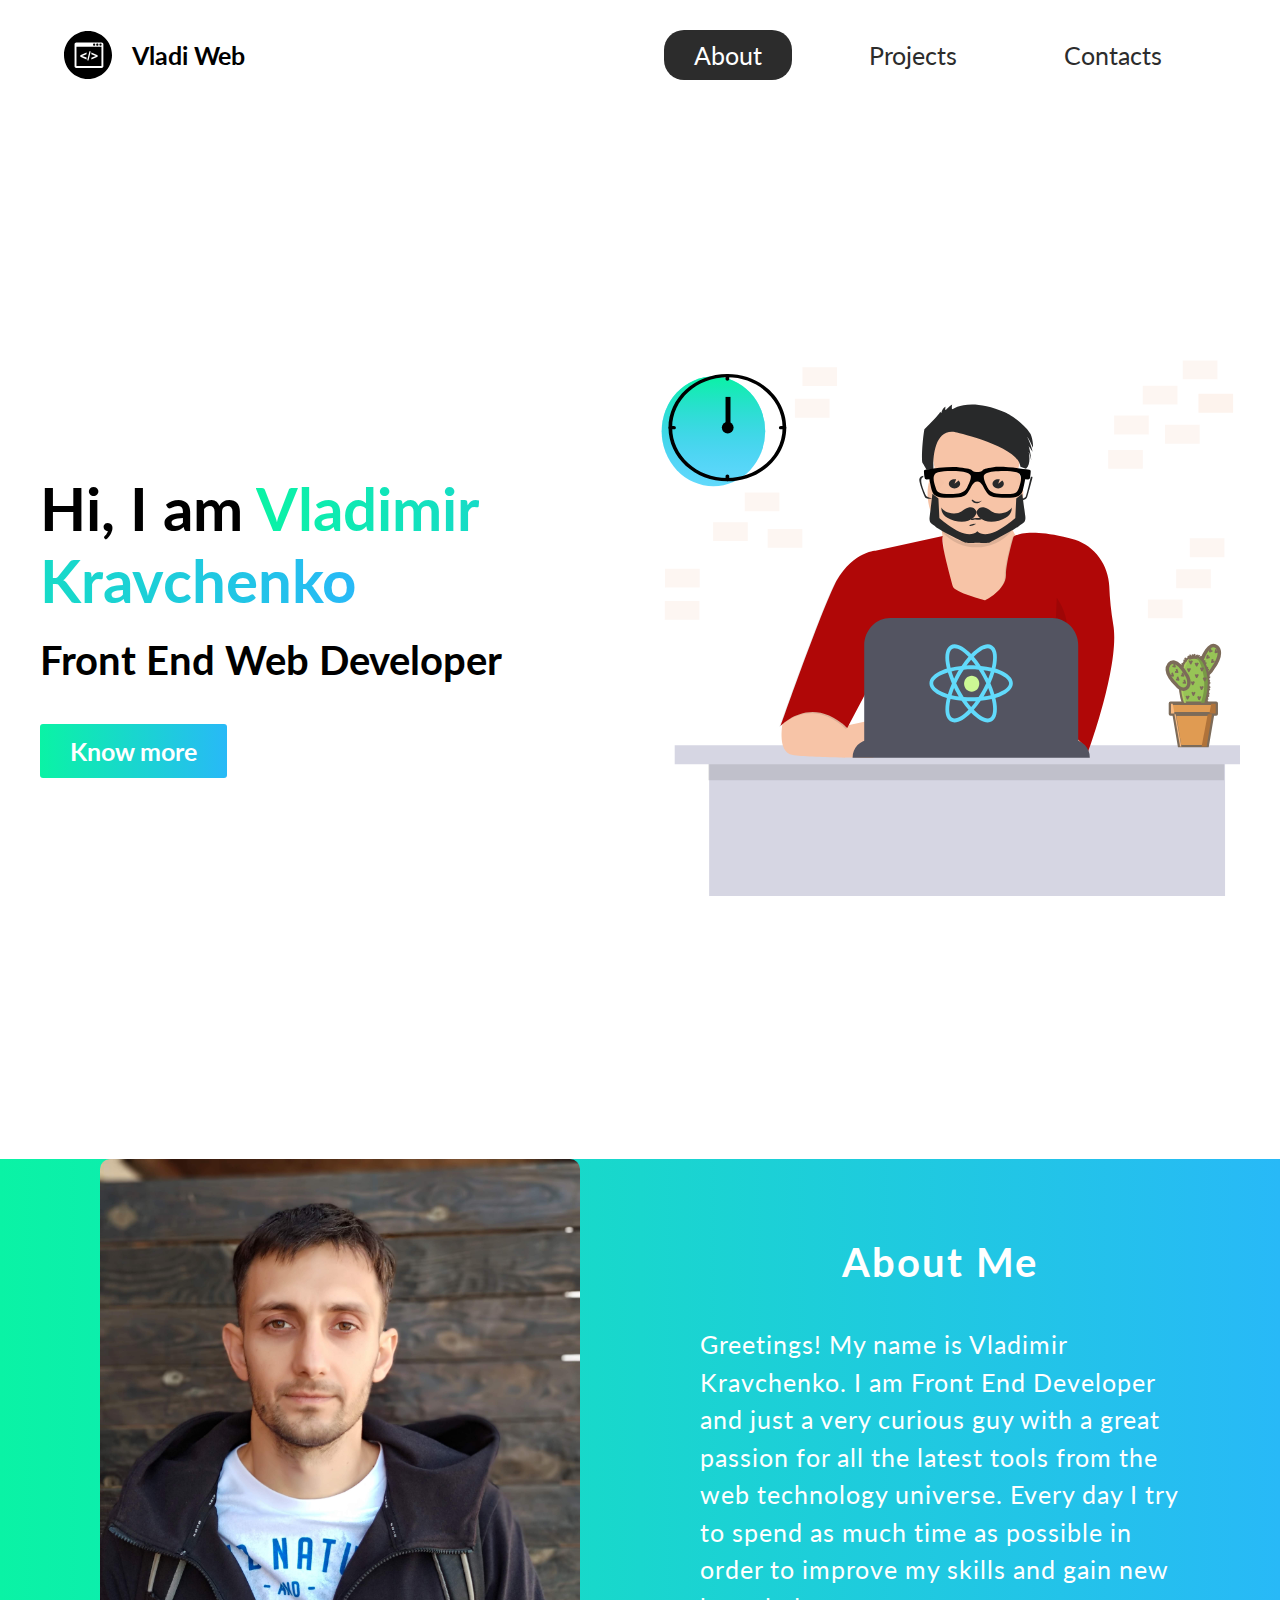
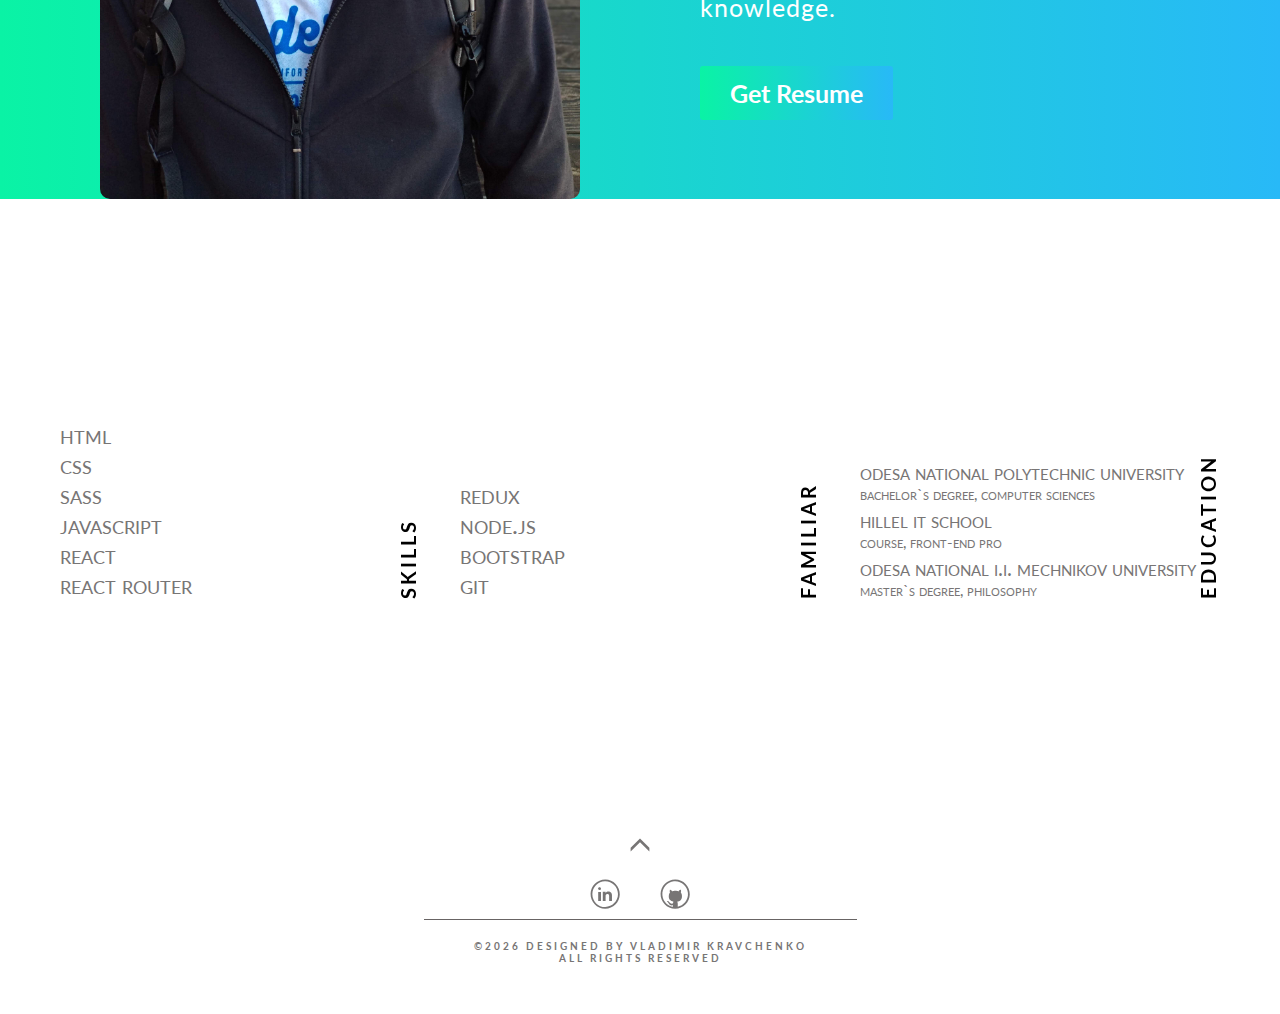
==== index.html @ 3a1b3615 "initial settings" ====
<!DOCTYPE html>
<html lang="en">

<head>
    <meta charset="UTF-8">
    <meta name="viewport" content="width=device-width, initial-scale=1.0">
    <meta name="description" content="Professional front-end developer">
    <meta name="robots" content="index, follow">
    <meta name="keywords" content="HTML, CSS, SASS, JavaScript, React.js, Redux, web, front-end">
    <meta name="author" content="Vladi Kravchenko">

    <!-- Fonts -->
    <link rel="stylesheet" href="https://fonts.googleapis.com/css2?family=Lato:wght@100;300;400;700;900&display=swap">

    <link rel="icon" href="./icons/code.svg">
    <link rel="stylesheet" href="./css/main.css">

    <title>Vladi Kravchenko | Front-End Developer</title>
</head>

<body>
    <header class="main-head">
        <nav class="nav-bar">

            <div class="logo">
                <img src="./icons/logo.svg" alt="main-head-logo">
                <h1>Vladi Web</h1>
            </div>

            <ul class="nav-links">
                <li><a class="active" href="#">About</a></li>
                <li><a href="./pages/projects/index.html">Projects</a></li>
                <li><a href="./pages/contacts/index.html">Contacts</a></li>
            </ul>

            <div class="burger">
                <span class="line1"></span>
                <span class="line2"></span>
                <span class="line3"></span>
            </div>
        </nav>
    </header>
    <main>
        <section class="section-intro">
            <div class="container">
                <div class="intro">
                    <div class="intro-text">
                        <h2>Hi, I am <span id="my-name">Vladimir Kravchenko</span></h2>
                        <h3>Front End Web Developer</h3>

                        <a class="btn-link" href="#section-hero-anchor">Know more</a>

                    </div>
                    <div class="intro-image">
                        <svg width="968" height="887" viewBox="0 0 968 887" fill="none"
                            xmlns="http://www.w3.org/2000/svg">
                            <g id="programmer-svg" clip-path="url(#clip0)">
                                <g id="bricks">
                                    <path id="Vector" opacity="0.2" d="M942.871 306H887V336.431H942.871V306Z"
                                        fill="#F5D2BD" />
                                    <path id="Vector_2" opacity="0.2" d="M920.87 356H865V386.431H920.87V356Z"
                                        fill="#F5D2BD" />
                                    <path id="Vector_3" opacity="0.2"
                                        d="M867.068 59.7344H811.197V90.1652H867.068V59.7344Z" fill="#F5D2BD" />
                                    <path id="Vector_4" opacity="0.2"
                                        d="M811.197 163.424H755.327V193.855H811.197V163.424Z" fill="#F5D2BD" />
                                    <path id="Vector_5" opacity="0.2" d="M820.87 108H765V138.431H820.87V108Z"
                                        fill="#F5D2BD" />
                                    <path id="Vector_6" opacity="0.2" d="M956.871 73H901V103.431H956.871V73Z"
                                        fill="#F7C4A7" />
                                    <path id="Vector_7" opacity="0.2" d="M902.87 123H847V153.431H902.87V123Z"
                                        fill="#F5D2BD" />
                                    <path id="Vector_8" opacity="0.2"
                                        d="M931.534 19.1601H875.663V49.5908H931.534V19.1601Z" fill="#F5D2BD" />
                                    <path id="Vector_9" opacity="0.2"
                                        d="M875.266 404.616H819.395V435.047H875.266V404.616Z" fill="#F5D2BD" />
                                    <path id="Vector_10" opacity="0.2"
                                        d="M96.3014 355.025H40.4309V385.456H96.3014V355.025Z" fill="#F5D2BD" />
                                    <path id="Vector_11" opacity="0.2" d="M305.871 81H250V111.431H305.871V81Z"
                                        fill="#F5D2BD" />
                                    <path id="Vector_12" opacity="0.2" d="M95.8705 407H40V437.431H95.8705V407Z"
                                        fill="#F5D2BD" />
                                    <path id="Vector_13" opacity="0.2" d="M317.871 30H262V60.4307H317.871V30Z"
                                        fill="#F5D2BD" />
                                    <path id="Vector_14" opacity="0.2" d="M224.871 232H169V262.431H224.871V232Z"
                                        fill="#F5D2BD" />
                                    <path id="Vector_15" opacity="0.2" d="M173.871 280H118V310.431H173.871V280Z"
                                        fill="#F5D2BD" />
                                    <path id="Vector_16" opacity="0.2" d="M261.871 291H206V321.431H261.871V291Z"
                                        fill="#F5D2BD" />
                                </g>
                                <g id="table">
                                    <path id="Vector_17" d="M943.899 648.685H111.524V883.114H943.899V648.685Z"
                                        fill="#D6D6E3" />
                                    <path id="Vector_18" opacity="0.1" d="M942.4 665.922H110.026V696.353H942.4V665.922Z"
                                        fill="black" />
                                    <path id="Vector_19" d="M1000.03 640H56V670.431H1000.03V640Z" fill="#D6D6E3" />
                                </g>
                                <g id="person-body">
                                    <path id="Vector_20"
                                        d="M482.442 262.933C482.442 262.933 501.782 368.956 482.442 397.55C463.102 426.143 541.536 437.459 541.536 437.459L622.72 406.487L634.077 330.241C634.077 330.241 584.653 301.05 594.892 242.082L482.442 262.933Z"
                                        fill="#F7C4A7" />
                                    <path id="Vector_21"
                                        d="M722.062 620.325C722.062 620.325 727.177 643.554 699.349 647.724C682.918 650.26 666.208 650.05 649.839 647.104L643.704 588.756H708.438L722.062 620.325Z"
                                        fill="#F7C4A7" />
                                    <path id="Vector_22"
                                        d="M231.085 598.693C231.085 598.693 218.794 651.09 246.622 655.824C274.449 660.558 376.628 660.591 376.628 660.591V598.603L330.363 608.972L286.934 565.287L231.085 598.693Z"
                                        fill="#F7C4A7" />
                                    <path id="Vector_23" opacity="0.1"
                                        d="M486.603 303.947L377.86 328.066C377.86 328.066 336.408 329.858 309.719 387.631C283.03 445.405 225.108 610.407 225.108 610.407C225.108 610.407 274.532 557.987 332.433 613.98L371.048 540.721L362.528 656.876H661.736V602.067C661.736 602.067 724.193 637.209 719.659 656.865C719.659 656.865 773.112 512.397 761.561 446.746C758.085 426.45 755.952 405.926 755.179 385.321C754.497 368.351 748.825 352.018 738.941 338.564C729.057 325.11 715.445 315.195 699.975 310.18C694.345 308.365 688.156 306.663 681.28 305.142C617.115 290.85 600.697 305.142 600.697 305.142C600.697 305.142 588.266 347.564 588.492 366.792C588.771 391.509 554.991 407.896 554.991 407.896C554.991 407.896 505.019 395.386 502.752 385.265C500.485 375.144 482.606 315.86 486.603 303.947Z"
                                        fill="black" />
                                    <path id="Vector_24"
                                        d="M488.506 302.209L379.763 326.329C379.763 326.329 338.311 328.121 311.622 385.894C284.933 443.667 227 608.692 227 608.692C227 608.692 276.424 556.272 334.325 612.265L372.94 539.006L364.42 655.127H663.639V600.329C663.639 600.329 726.096 635.471 721.562 655.127C721.562 655.127 775.015 510.66 763.465 445.008C759.988 424.713 757.855 404.188 757.082 383.583C756.4 366.613 750.728 350.28 740.844 336.826C730.96 323.372 717.348 313.457 701.878 308.442C696.248 306.627 690.059 304.926 683.183 303.404C619.018 289.113 602.6 303.404 602.6 303.404C602.6 303.404 590.169 345.827 590.395 365.054C590.674 389.771 556.894 406.159 556.894 406.159C556.894 406.159 506.922 393.648 504.655 383.527C502.388 373.406 484.509 314.122 488.506 302.209Z"
                                        fill="#B00707" />
                                    <path id="Vector_25" opacity="0.1"
                                        d="M599.22 295.049C594.652 281.483 593.628 266.883 596.254 252.762L483.804 273.601C483.804 273.601 485.427 282.516 487.264 295.872C494.529 303.781 503.253 310.056 512.903 314.318C522.553 318.579 532.929 320.737 543.399 320.66C553.87 320.583 564.216 318.273 573.808 313.87C583.4 309.467 592.039 303.064 599.198 295.049H599.22Z"
                                        fill="black" />
                                    <path id="Vector_26"
                                        d="M618.398 234.289C618.31 255.544 610.262 275.911 595.99 290.999C581.718 306.087 562.365 314.687 542.104 314.944C521.843 315.201 502.297 307.096 487.681 292.375C473.064 277.654 464.549 257.497 463.97 236.25C463.97 235.596 463.97 234.943 463.97 234.289C463.967 219.121 468.022 204.256 475.675 191.387C483.328 178.517 494.271 168.159 507.259 161.492C509.573 160.305 511.951 159.238 514.393 158.291C527.097 153.392 540.8 152.056 554.147 154.414C571.253 157.469 586.878 166.484 598.499 180.001C610.12 193.518 617.059 210.75 618.194 228.913C618.33 230.694 618.398 232.486 618.398 234.289Z"
                                        fill="#F7C4A7" />
                                    <g id="Group" opacity="0.1">
                                        <path id="Vector_27" opacity="0.1"
                                            d="M514.275 160.196L514.383 160.128C511.94 161.075 509.562 162.142 507.248 163.329C494.26 169.996 483.317 180.354 475.664 193.224C468.011 206.093 463.956 220.958 463.959 236.126C463.959 236.78 463.959 237.434 463.959 238.087C466.36 238.019 468.721 237.424 470.89 236.34C489.714 227.121 500.974 198.922 505.443 179.255C507.055 172.21 508.57 164.276 514.275 160.196Z"
                                            fill="black" />
                                        <path id="Vector_28" opacity="0.1"
                                            d="M573.38 162.461C567.267 159.516 560.812 157.428 554.18 156.251C559.619 157.564 564.476 160.765 567.965 165.335C569.674 167.774 571.092 170.424 572.187 173.225C561.91 168.511 550.779 166.196 539.565 166.439C528.35 166.682 517.32 169.478 507.238 174.634C512.083 185.78 527.115 191.855 537.15 195.924C548.138 200.372 559.24 204.441 570.457 208.13L560.53 199.677L582.953 203.419C583.194 198.738 582.664 194.048 581.384 189.556C585.682 193.185 591.377 194.402 596.04 197.445C604.775 203.227 608.417 214.351 613.177 223.988C614.434 226.535 615.917 229.138 618.184 230.75C617.267 216.191 612.621 202.161 604.735 190.142C596.849 178.123 586.016 168.559 573.38 162.461Z"
                                            fill="black" />
                                    </g>
                                    <path id="Vector_29"
                                        d="M543.126 234.847C581.993 234.847 613.502 208.103 613.502 175.113C613.502 142.122 581.993 115.378 543.126 115.378C504.259 115.378 472.751 142.122 472.751 175.113C472.751 208.103 504.259 234.847 543.126 234.847Z"
                                        fill="#F7C4A7" />
                                    <g id="g4723">
                                        <path id="path188"
                                            d="M457.053 205.075C457.053 205.075 449.43 205.726 450.744 213.767C452.058 221.808 458.701 238.107 459.98 240.278C461.261 242.449 469.048 242.498 472.182 242.014C472.182 242.014 462.565 239.844 461.387 237.022C460.209 234.19 448.115 208.765 457.053 207.462V205.075Z"
                                            fill="#28292A" />
                                        <path id="path190"
                                            d="M630.445 207.028C630.445 207.028 623.872 236.262 622.294 238.916C620.718 241.58 613.761 242.261 613.761 242.261V245.714C613.761 245.714 623.215 244.511 624.661 239.518C626.107 234.516 633.863 207.245 633.206 207.028C632.549 206.811 631.76 206.702 630.445 207.028Z"
                                            fill="#28292A" />
                                        <path id="path192"
                                            d="M535.534 244.007C534.35 244.659 535.512 246.523 538.162 248.359C540.529 249.986 546.707 250.963 551.834 244.984C551.834 244.984 545.131 248.812 540.923 246.514C536.717 244.224 537.111 243.139 535.534 244.007Z"
                                            fill="#28292A" />
                                        <path id="path194"
                                            d="M534.481 274.721C536.508 273.301 548.548 272.876 550.651 273.745C552.754 274.613 550.782 275.915 547.496 276.024C544.21 276.132 541.054 274.939 538.557 276.024C536.059 277.119 531.853 276.576 534.481 274.721Z"
                                            fill="#28292A" />
                                        <path id="path196"
                                            d="M531.722 284.943C532.346 283.907 539.872 282.22 541.449 282.437C543.026 282.654 538.689 284.509 536.586 285.486C534.481 286.463 530.539 286.897 531.722 284.943Z"
                                            fill="#28292A" />
                                        <g id="moustache">
                                            <path id="path198"
                                                d="M542.973 264.076C542.913 261.55 547.293 254.278 555.706 256.301C564.119 258.314 567.8 266.246 579.762 266.029C591.726 265.812 598.693 259.064 599.482 256.301C599.482 256.301 603.03 271.031 578.973 277.543C554.918 284.065 543.122 270.38 542.973 264.076Z"
                                                fill="#28292A" />
                                            <path id="path200"
                                                d="M542.971 264.076C543.031 261.55 538.652 254.278 530.238 256.301C521.824 258.314 518.144 266.246 506.181 266.029C494.219 265.812 487.251 259.064 486.463 256.301C486.463 256.301 482.914 271.031 506.97 277.543C531.027 284.065 542.823 270.38 542.971 264.076Z"
                                                fill="#28292A" />
                                        </g>
                                        <path id="path202"
                                            d="M616.691 234.338L607 241.669L605.473 273.301C605.473 273.301 562.98 312.924 544.227 294.494C525.473 312.924 482.98 273.301 482.98 273.301L481.453 241.669L471.763 234.338C471.763 234.338 468.957 259.399 467.352 270.884C465.746 282.378 470.978 282.289 477.306 287.647C483.633 293.004 521.522 311.543 524.337 312.855C527.151 314.177 544.227 313.151 544.227 313.151C544.227 313.151 561.302 314.177 564.117 312.855C566.931 311.543 605.241 291.662 611.568 286.315C617.895 280.957 623.128 281.036 621.522 269.552C619.916 258.057 616.691 234.338 616.691 234.338Z"
                                            fill="#28292A" />
                                        <path id="path204"
                                            d="M513.968 212.918L507.388 218.108L510.062 210.945C509.21 210.728 508.324 210.58 507.388 210.58C502.354 210.58 498.273 213.944 498.273 218.108C498.273 222.272 502.354 225.646 507.388 225.646C512.421 225.646 516.501 222.272 516.501 218.108C516.501 216.095 515.528 214.27 513.968 212.918Z"
                                            fill="#28292A" />
                                        <path id="path206"
                                            d="M584.428 212.918L577.849 218.108L580.522 210.945C579.67 210.728 578.785 210.58 577.849 210.58C572.815 210.58 568.734 213.944 568.734 218.108C568.734 222.272 572.815 225.646 577.849 225.646C582.883 225.646 586.962 222.272 586.962 218.108C586.962 216.095 585.989 214.27 584.428 212.918Z"
                                            fill="#28292A" />
                                        <path id="path208"
                                            d="M630.152 137.596C614.902 115.209 589.663 103.034 589.663 103.034C531.295 77.3907 504.479 97.607 504.479 97.607C501.849 98.2582 503.69 90 503.69 90C498.957 92.3877 493.173 99.1264 493.173 99.1264C491.859 99.5606 492.911 93.9071 492.911 93.9071C492.911 93.9071 490.544 94.7753 488.441 97.8241C486.338 100.863 486.075 104.336 486.075 104.336L484.497 101.948C483.446 105.865 458.731 130.423 458.731 130.423C455.314 149.978 453.736 181.708 455.839 184.757C457.942 187.796 462.306 195.59 462.306 195.59L473.542 194.752C473.184 193.183 469.336 128.686 507.896 134.478C507.896 134.478 611.308 157.368 613.762 190.697L622.733 193.953C631.077 186.691 627.747 169.296 627.097 166.297C627.095 166.228 627.094 166.159 627.09 166.09C629.162 171.339 631.203 180.189 631.203 180.189C630.677 169.326 626.996 157.151 626.996 157.151C630.939 162.587 633.306 166.494 633.306 166.494C631.466 155.414 624.367 141.937 624.367 141.937C628.836 147.59 633.831 159.973 633.831 159.973C635.147 148.893 630.152 137.596 630.152 137.596Z"
                                            fill="#28292A" />
                                        <path id="glasses"
                                            d="M612.027 222.558C609.809 229.247 609.191 234.249 594.282 234.644C579.375 235.039 566.151 235.147 560.644 224.117C555.136 213.076 554.831 210.166 554.611 206.495C554.386 202.716 560.332 199.224 570.36 198.276C580.39 197.319 596.86 196.757 607.631 199.451C618.402 202.154 614.246 215.858 612.027 222.558ZM527.769 224.117C522.261 235.147 509.038 235.039 494.13 234.644C479.221 234.249 478.604 229.247 476.385 222.558C474.166 215.858 470.01 202.154 480.781 199.451C491.552 196.757 508.022 197.319 518.052 198.276C528.08 199.224 534.028 202.716 533.801 206.495C533.581 210.166 533.276 213.076 527.769 224.117ZM628.19 195.563C610.186 192.593 582.419 189.387 570.072 191.242C557.219 193.176 554.011 194.281 552.573 196.51C551.134 198.73 546.428 198.839 544.207 198.928C541.984 198.839 537.278 198.73 535.84 196.51C534.401 194.281 528.601 193.067 515.647 191.676C500.82 190.087 478.227 192.593 460.222 195.563C458.956 195.77 458.054 196.698 458.08 197.763C458.139 200.171 458.396 204.621 459.428 209.208C459.675 210.314 460.869 211.093 462.225 211.034L467.003 210.797C467.003 210.797 468.619 220.92 471.005 229.267C473.605 238.354 480.93 240.712 498.229 240.554C515.528 240.396 523.264 240.278 528.988 232.177C534.713 224.077 536.753 214.497 544.207 214.467C551.274 214.388 553.699 224.077 559.424 232.177C565.148 240.278 572.884 240.396 590.184 240.554C607.482 240.712 614.807 238.354 617.407 229.267C619.793 220.92 621.409 210.797 621.409 210.797L626.186 211.034C627.543 211.093 628.738 210.314 628.985 209.208C630.016 204.621 630.274 200.171 630.332 197.763C630.359 196.698 629.456 195.77 628.19 195.563Z"
                                            fill="black" />
                                    </g>
                                </g>
                                <g id="computure">
                                    <path id="Vector_30" opacity="0.1"
                                        d="M396.367 444.885C396.367 444.885 379.337 492.537 403.179 535.422C427.021 578.307 382.174 596.182 382.174 596.182"
                                        fill="black" />
                                    <path id="Vector_31" opacity="0.1"
                                        d="M672.335 402C672.335 402 701.861 441.312 682.553 476.454C663.246 511.596 664.385 596.182 664.385 596.182"
                                        fill="black" />
                                    <path id="Vector_32"
                                        d="M370.248 631.324H698.455C705.684 631.324 712.617 634.336 717.729 639.699C722.841 645.061 725.713 652.334 725.713 659.917H343C343 652.336 345.87 645.065 350.98 639.703C356.09 634.341 363.02 631.327 370.248 631.324Z"
                                        fill="#535461" />
                                    <path id="Vector_33"
                                        d="M403.641 434.753H665.072C670.575 434.753 676.024 435.889 681.108 438.098C686.192 440.307 690.811 443.545 694.702 447.627C698.593 451.708 701.68 456.554 703.785 461.887C705.891 467.22 706.975 472.936 706.975 478.708V637.872H361.738V478.708C361.738 467.05 366.153 455.87 374.011 447.627C381.87 439.384 392.528 434.753 403.641 434.753Z"
                                        fill="#535461" />
                                </g>
                                <g id="cactus_flower_plant_nature_flower_pot_planter_garden_icon_141181 1"
                                    clip-path="url(#clip1)">
                                    <g id="Capa 1">
                                        <g id="Group_2">
                                            <path id="Vector_34"
                                                d="M892.706 642.484H870.779L861.751 589.328H892.706H923.68L914.652 642.484H892.706Z"
                                                fill="#E09B52" stroke="#7C6B59" stroke-width="5.8951"
                                                stroke-miterlimit="10" stroke-linejoin="round" />
                                            <path id="Vector_35"
                                                d="M892.706 589.328H855.934V572.2H892.706H929.497V589.328H892.706Z"
                                                fill="#E09B52" stroke="#7C6B59" stroke-width="5.8951"
                                                stroke-miterlimit="10" stroke-linejoin="round" />
                                            <path id="Vector_36"
                                                d="M907.92 525.174C907.92 525.174 915.956 531.016 924.536 515.326C924.536 515.326 942.552 492.201 930.567 481.069C917.94 471.089 907.22 500.455 907.22 500.455C898.62 516.145 905.877 523.404 905.877 523.404L907.92 525.174Z"
                                                fill="#97C456" stroke="#7C6B59" stroke-width="5.6204"
                                                stroke-miterlimit="10" stroke-linejoin="round" />
                                            <path id="Vector_37"
                                                d="M922.882 590.014H915.878L906.091 641.798H914.166L922.882 590.014Z"
                                                fill="#B0733A" />
                                            <path id="Vector_38"
                                                d="M862.238 589.992H864.261L873.405 641.776H871.265L862.238 589.992Z"
                                                fill="#F7B980" />
                                            <path id="Vector_39"
                                                d="M928.777 572.819H921.578L918.679 588.709H928.777V572.819Z"
                                                fill="#B0733A" />
                                            <path id="Vector_40"
                                                d="M856.634 572.819H859.436L862.238 588.709H856.634V572.819Z"
                                                fill="#F7B980" />
                                            <path id="Vector_41" d="M923.563 487.487L919.321 488.748L920.508 483.791"
                                                stroke="#7C6B59" stroke-width="2.8102" stroke-miterlimit="10"
                                                stroke-linejoin="round" />
                                            <path id="Vector_42"
                                                d="M894.048 572.2H877.238C877.238 572.2 865.117 541.373 877.238 510.568C877.238 510.568 881.052 497.467 894.048 497.534C906.267 497.445 910.858 510.568 910.858 510.568C922.979 541.395 910.858 572.2 910.858 572.2H894.048Z"
                                                fill="#97C456" stroke="#7C6B59" stroke-width="5.6204"
                                                stroke-miterlimit="10" stroke-linejoin="round" />
                                            <path id="Vector_43"
                                                d="M887.822 499.393C887.822 499.393 875.585 501.407 872.335 534.358C872.335 534.358 871.09 551.597 877.764 571.492L881.441 571.514C881.441 571.514 871.499 549.295 876.752 524.731C876.752 524.731 879.69 508.599 887.822 499.393Z"
                                                fill="#AECD61" />
                                            <path id="Vector_44"
                                                d="M882.238 547.37C882.238 547.37 875.195 554.961 864.456 541.506C864.456 541.506 843.346 522.917 853.502 509.218C864.456 496.494 879.301 522.917 879.301 522.917C890.06 536.372 883.99 545.179 883.99 545.179L882.238 547.37Z"
                                                fill="#97C456" stroke="#7C6B59" stroke-width="5.6204"
                                                stroke-miterlimit="10" stroke-linejoin="round" />
                                            <path id="Vector_45" d="M890.819 503.442L888.464 508.045L886.558 503.442"
                                                stroke="#7C6B59" stroke-width="2.8102" stroke-miterlimit="10"
                                                stroke-linejoin="round" />
                                            <path id="Vector_46" d="M874.709 507.116L875.993 512.316L871.966 511.166"
                                                stroke="#7C6B59" stroke-width="2.8102" stroke-miterlimit="10"
                                                stroke-linejoin="round" />
                                            <path id="Vector_47" d="M879.495 498.795L880.779 503.996L876.752 502.867"
                                                stroke="#7C6B59" stroke-width="2.8102" stroke-miterlimit="10"
                                                stroke-linejoin="round" />
                                            <path id="Vector_48" d="M887.822 493.838L887.083 499.216L883.912 495.918"
                                                stroke="#7C6B59" stroke-width="2.8102" stroke-miterlimit="10"
                                                stroke-linejoin="round" />
                                            <path id="Vector_49" d="M895.06 492.621L893.328 497.622L890.857 493.462"
                                                stroke="#7C6B59" stroke-width="2.8102" stroke-miterlimit="10"
                                                stroke-linejoin="round" />
                                            <path id="Vector_50" d="M902.473 494.524L899.671 498.707L898.251 493.838"
                                                stroke="#7C6B59" stroke-width="2.8102" stroke-miterlimit="10"
                                                stroke-linejoin="round" />
                                            <path id="Vector_51" d="M908.757 498.928L904.808 501.185L905.197 496.029"
                                                stroke="#7C6B59" stroke-width="2.8102" stroke-miterlimit="10"
                                                stroke-linejoin="round" />
                                            <path id="Vector_52" d="M913.893 507.382L909.535 507.647L911.442 503.044"
                                                stroke="#7C6B59" stroke-width="2.8102" stroke-miterlimit="10"
                                                stroke-linejoin="round" />
                                            <path id="Vector_53" d="M918.096 517.915L913.738 518.181L915.625 513.578"
                                                stroke="#7C6B59" stroke-width="2.8102" stroke-miterlimit="10"
                                                stroke-linejoin="round" />
                                            <path id="Vector_54" d="M919.925 530.684L915.722 529.224L918.679 525.594"
                                                stroke="#7C6B59" stroke-width="2.8102" stroke-miterlimit="10"
                                                stroke-linejoin="round" />
                                            <path id="Vector_55" d="M920.197 539.935L915.995 538.474L918.952 534.867"
                                                stroke="#7C6B59" stroke-width="2.8102" stroke-miterlimit="10"
                                                stroke-linejoin="round" />
                                            <path id="Vector_56" d="M919.108 550.977L916.072 547.082L920.08 545.799"
                                                stroke="#7C6B59" stroke-width="2.8102" stroke-miterlimit="10"
                                                stroke-linejoin="round" />
                                            <path id="Vector_57" d="M917.882 561.489L914.847 557.594L918.855 556.311"
                                                stroke="#7C6B59" stroke-width="2.8102" stroke-miterlimit="10"
                                                stroke-linejoin="round" />
                                            <path id="Vector_58" d="M915.878 569.965L912.843 566.07L916.85 564.786"
                                                stroke="#7C6B59" stroke-width="2.8102" stroke-miterlimit="10"
                                                stroke-linejoin="round" />
                                            <path id="Vector_59" d="M877.978 534.358L879.69 539.359L875.585 538.762"
                                                stroke="#7C6B59" stroke-width="2.8102" stroke-miterlimit="10"
                                                stroke-linejoin="round" />
                                            <path id="Vector_60" d="M875.02 522.828L876.752 527.83L872.646 527.232"
                                                stroke="#7C6B59" stroke-width="2.8102" stroke-miterlimit="10"
                                                stroke-linejoin="round" />
                                            <path id="Vector_61" d="M867.121 529.334L868.833 534.358L864.728 533.738"
                                                stroke="#7C6B59" stroke-width="2.8102" stroke-miterlimit="10"
                                                stroke-linejoin="round" />
                                            <path id="Vector_62" d="M865.506 517.052L867.219 522.054L863.113 521.456"
                                                stroke="#7C6B59" stroke-width="2.8102" stroke-miterlimit="10"
                                                stroke-linejoin="round" />
                                            <path id="Vector_63" d="M861.401 508.045L863.113 513.047L859.008 512.449"
                                                stroke="#7C6B59" stroke-width="2.8102" stroke-miterlimit="10"
                                                stroke-linejoin="round" />
                                            <path id="Vector_64" d="M858.385 522.828L860.097 527.83L855.992 527.232"
                                                stroke="#7C6B59" stroke-width="2.8102" stroke-miterlimit="10"
                                                stroke-linejoin="round" />
                                            <path id="Vector_65" d="M919.049 497.755L914.808 499.017L915.995 494.059"
                                                stroke="#7C6B59" stroke-width="2.8102" stroke-miterlimit="10"
                                                stroke-linejoin="round" />
                                            <path id="Vector_66" d="M926.89 504.66L922.648 505.921L923.835 500.964"
                                                stroke="#7C6B59" stroke-width="2.8102" stroke-miterlimit="10"
                                                stroke-linejoin="round" />
                                            <path id="Vector_67" d="M932.571 488.815L928.349 490.076L929.516 485.119"
                                                stroke="#7C6B59" stroke-width="2.8102" stroke-miterlimit="10"
                                                stroke-linejoin="round" />
                                            <path id="Vector_68" d="M900.371 507.005L898.037 511.586L896.13 507.005"
                                                stroke="#7C6B59" stroke-width="2.8102" stroke-miterlimit="10"
                                                stroke-linejoin="round" />
                                            <path id="Vector_69" d="M887.822 515.879L885.468 520.482L883.562 515.879"
                                                stroke="#7C6B59" stroke-width="2.8102" stroke-miterlimit="10"
                                                stroke-linejoin="round" />
                                            <path id="Vector_70"
                                                d="M897.609 498.618C897.609 498.618 912.376 498.795 915.917 534.358C915.917 534.358 917.162 551.597 910.488 571.492L904.866 571.514C904.866 571.514 914.029 549.871 908.776 525.307C908.776 525.329 905.819 506.231 897.609 498.618Z"
                                                fill="#799946" />
                                            <path id="Vector_71" d="M908.776 514.751L906.442 519.354L904.535 514.751"
                                                stroke="#7C6B59" stroke-width="2.8102" stroke-miterlimit="10"
                                                stroke-linejoin="round" />
                                            <path id="Vector_72" d="M900.43 525.528L898.076 530.109L896.169 525.528"
                                                stroke="#7C6B59" stroke-width="2.8102" stroke-miterlimit="10"
                                                stroke-linejoin="round" />
                                            <path id="Vector_73" d="M913.349 530.95L910.994 535.553L909.107 530.95"
                                                stroke="#7C6B59" stroke-width="2.8102" stroke-miterlimit="10"
                                                stroke-linejoin="round" />
                                            <path id="Vector_74" d="M894.048 537.058L891.714 541.661L889.807 537.058"
                                                stroke="#7C6B59" stroke-width="2.8102" stroke-miterlimit="10"
                                                stroke-linejoin="round" />
                                            <path id="Vector_75" d="M885.702 560.205L883.347 564.786L881.441 560.205"
                                                stroke="#7C6B59" stroke-width="2.8102" stroke-miterlimit="10"
                                                stroke-linejoin="round" />
                                            <path id="Vector_76" d="M895.099 554.319L892.745 558.9L890.838 554.319"
                                                stroke="#7C6B59" stroke-width="2.8102" stroke-miterlimit="10"
                                                stroke-linejoin="round" />
                                            <path id="Vector_77" d="M904.379 561.201L902.045 565.782L900.138 561.201"
                                                stroke="#7C6B59" stroke-width="2.8102" stroke-miterlimit="10"
                                                stroke-linejoin="round" />
                                            <path id="Vector_78" d="M908.348 544.892L905.994 549.495L904.088 544.892"
                                                stroke="#7C6B59" stroke-width="2.8102" stroke-miterlimit="10"
                                                stroke-linejoin="round" />
                                        </g>
                                    </g>
                                </g>
                                <g id="react-icon">
                                    <path id="Vector_79"
                                        d="M580.782 518.831C578.419 517.929 575.948 517.027 573.369 516.238C574.014 513.533 574.551 510.828 574.981 508.236C577.237 493.359 574.766 482.877 567.889 478.82C565.848 477.58 563.592 477.017 561.013 477.017C553.492 477.017 543.929 482.877 534.26 492.683C524.59 482.877 515.027 477.017 507.506 477.017C504.927 477.017 502.671 477.58 500.63 478.82C493.753 482.99 491.282 493.472 493.539 508.236C493.968 510.828 494.505 513.533 495.15 516.238C492.572 517.027 490.1 517.816 487.737 518.831C474.306 524.241 467 531.679 467 540.019C467 548.36 474.414 555.798 487.737 561.208C490.1 562.11 492.572 563.012 495.15 563.8C494.505 566.505 493.968 569.21 493.539 571.803C491.282 586.68 493.753 597.162 500.63 601.219C502.671 602.459 504.927 603.022 507.506 603.022C515.135 603.022 524.697 597.162 534.26 587.356C543.929 597.162 553.492 603.022 561.013 603.022C563.592 603.022 565.848 602.459 567.889 601.219C574.766 597.049 577.237 586.567 574.981 571.803C574.551 569.21 574.014 566.505 573.369 563.8C575.948 563.012 578.419 562.223 580.782 561.208C594.213 555.798 601.519 548.36 601.519 540.019C601.519 531.679 594.213 524.241 580.782 518.831ZM564.881 484.455C569.286 487.16 570.79 495.5 568.964 507.335C568.641 509.701 568.104 512.181 567.46 514.773C561.872 513.421 555.963 512.519 549.731 511.956C546.078 506.546 542.318 501.699 538.557 497.304C546.508 489.076 554.566 483.441 561.12 483.441C562.517 483.441 563.806 483.779 564.881 484.455ZM552.847 551.29C550.913 554.897 548.657 558.503 546.293 562.11C542.318 562.448 538.342 562.561 534.26 562.561C530.069 562.561 526.094 562.448 522.226 562.11C519.862 558.503 517.713 554.897 515.779 551.29C513.738 547.571 511.804 543.739 510.085 540.019C511.804 536.3 513.738 532.468 515.779 528.749C517.713 525.142 519.97 521.536 522.333 517.929C526.309 517.591 530.284 517.478 534.367 517.478C538.557 517.478 542.533 517.591 546.401 517.929C548.764 521.536 550.913 525.142 552.847 528.749C554.889 532.468 556.823 536.3 558.542 540.019C556.715 543.739 554.889 547.458 552.847 551.29ZM561.765 547.571C563.377 551.515 564.666 555.348 565.848 559.18C562.195 560.081 558.327 560.757 554.244 561.321C555.533 559.18 556.93 556.925 558.112 554.559C559.401 552.192 560.583 549.825 561.765 547.571ZM534.26 578.114C531.681 575.184 529.21 572.028 526.846 568.76C529.317 568.872 531.788 568.985 534.26 568.985C536.731 568.985 539.202 568.872 541.673 568.76C539.309 572.028 536.838 575.184 534.26 578.114ZM514.275 561.208C510.192 560.645 506.324 559.968 502.671 559.067C503.853 555.348 505.142 551.403 506.754 547.458C507.936 549.712 509.118 552.079 510.407 554.333C511.696 556.813 512.986 558.954 514.275 561.208ZM506.754 532.468C505.142 528.523 503.853 524.691 502.671 520.859C506.324 519.958 510.192 519.281 514.275 518.718C512.986 520.859 511.589 523.113 510.407 525.48C509.118 527.847 507.936 530.214 506.754 532.468ZM534.26 501.925C536.838 504.855 539.309 508.011 541.673 511.279C539.202 511.167 536.731 511.054 534.26 511.054C531.788 511.054 529.317 511.167 526.846 511.279C529.21 508.011 531.681 504.855 534.26 501.925ZM558.112 525.593L554.244 518.831C558.327 519.394 562.195 520.07 565.848 520.972C564.666 524.691 563.377 528.636 561.765 532.581C560.583 530.214 559.401 527.847 558.112 525.593ZM499.555 507.335C497.729 495.5 499.233 487.16 503.638 484.455C504.713 483.779 506.002 483.441 507.399 483.441C513.845 483.441 521.904 488.963 529.962 497.304C526.201 501.587 522.441 506.546 518.788 511.956C512.556 512.519 506.647 513.533 501.06 514.773C500.415 512.181 499.985 509.701 499.555 507.335ZM473.017 540.019C473.017 534.722 479.141 529.087 489.885 524.917C492.034 524.015 494.398 523.226 496.762 522.55C498.481 528.185 500.63 534.159 503.208 540.132C500.63 546.106 498.373 551.966 496.762 557.602C481.935 553.093 473.017 546.331 473.017 540.019ZM503.638 595.584C499.233 592.879 497.729 584.538 499.555 572.704C499.878 570.337 500.415 567.858 501.06 565.266C506.647 566.618 512.556 567.52 518.788 568.083C522.441 573.493 526.201 578.34 529.962 582.735C522.011 590.963 513.953 596.598 507.399 596.598C506.002 596.598 504.713 596.26 503.638 595.584ZM568.964 572.704C570.79 584.538 569.286 592.879 564.881 595.584C563.806 596.26 562.517 596.598 561.12 596.598C554.674 596.598 546.616 591.075 538.557 582.735C542.318 578.452 546.078 573.493 549.731 568.083C555.963 567.52 561.872 566.505 567.46 565.266C568.104 567.858 568.534 570.337 568.964 572.704ZM578.634 555.122C576.485 556.024 574.121 556.813 571.757 557.489C570.038 551.854 567.889 545.88 565.311 539.907C567.889 533.933 570.146 528.073 571.757 522.437C586.584 526.945 595.502 533.708 595.502 540.019C595.502 545.317 589.271 550.952 578.634 555.122Z"
                                        fill="#61DAFB" />
                                    <path id="Vector_80"
                                        d="M535.119 553.432C541.884 553.432 547.368 547.679 547.368 540.583C547.368 533.487 541.884 527.734 535.119 527.734C528.354 527.734 522.87 533.487 522.87 540.583C522.87 547.679 528.354 553.432 535.119 553.432Z"
                                        fill="#CCF894" />
                                </g>
                                <g id="Ellipse 12">
                                    <ellipse cx="118.5" cy="133.5" rx="83.5" ry="88.5" fill="#61DAFB" />
                                    <ellipse cx="118.5" cy="133.5" rx="83.5" ry="88.5" fill="url(#paint0_linear)" />
                                </g>
                                <g id="circularclock_104707 1">
                                    <g id="Group_3">
                                        <g id="Group_4">
                                            <g id="circle 1">
                                                <g id="Group_5">
                                                    <path id="Vector_81"
                                                        d="M141 41C88.5333 41 46 79.7277 46 127.5C46 175.272 88.5333 214 141 214C193.467 214 236 175.272 236 127.5C236 79.7277 193.467 41 141 41ZM141 208.594C91.8137 208.594 51.9375 172.285 51.9375 127.5C51.9375 82.7146 91.8137 46.4062 141 46.4062C190.186 46.4062 230.062 82.7146 230.062 127.5C230.062 172.285 190.186 208.594 141 208.594Z"
                                                        fill="black" />
                                                </g>
                                            </g>
                                            <g id="Rounded Rectangle 5">
                                                <g id="Group_6">
                                                    <path id="Vector_82"
                                                        d="M233.031 124.797H227.094C225.455 124.797 224.125 126.005 224.125 127.5C224.125 128.995 225.455 130.203 227.094 130.203H233.031C234.67 130.203 236 128.995 236 127.5C236 126.005 234.67 124.797 233.031 124.797ZM54.9062 124.797H48.9688C47.33 124.797 46 126.005 46 127.5C46 128.995 47.33 130.203 48.9688 130.203H54.9062C56.545 130.203 57.875 128.995 57.875 127.5C57.875 126.005 56.545 124.797 54.9062 124.797ZM141 203.188C139.361 203.188 138.031 204.396 138.031 205.891V211.297C138.031 212.792 139.361 214 141 214C142.639 214 143.969 212.792 143.969 211.297V205.891C143.969 204.396 142.639 203.188 141 203.188ZM141 41C139.361 41 138.031 42.2083 138.031 43.7031V49.1094C138.031 50.6042 139.361 51.8125 141 51.8125C142.639 51.8125 143.969 50.6042 143.969 49.1094V43.7031C143.969 42.2083 142.639 41 141 41Z"
                                                        fill="black" />
                                                </g>
                                            </g>
                                        </g>
                                    </g>
                                    <g id="clock-arrow">
                                        <circle id="Ellipse 11" cx="141.5" cy="127.433" r="9.5" fill="black" />
                                        <rect id="Rectangle 1" x="138" y="77.9327" width="8" height="42" fill="black" />
                                    </g>
                                </g>
                            </g>
                            <defs>
                                <linearGradient id="paint0_linear" x1="118.5" y1="45" x2="118.5" y2="222"
                                    gradientUnits="userSpaceOnUse">
                                    <stop stop-color="#0AF3A5" />
                                    <stop offset="1" stop-color="#28B9F7" stop-opacity="0" />
                                </linearGradient>
                                <clipPath id="clip0">
                                    <rect width="968" height="887" fill="white" />
                                </clipPath>
                                <clipPath id="clip1">
                                    <rect width="183" height="168" fill="white" transform="matrix(-1 0 0 1 984 475)" />
                                </clipPath>
                            </defs>
                        </svg>

                    </div>
                </div>
            </div>

        </section>

        <section class="section-hero" id="section-hero-anchor">
            <div class="container">
                <div class="hero">
                    <div class="hero-image">
                        <img src="./img/me-color.jpg" alt="me">
                    </div>
                    <div class="hero-text">
                        <h2>About Me</h2>
                        <p>
                            Greetings! My name is Vladimir Kravchenko. I am Front End Developer and just a very curious
                            guy with a great passion for all the latest tools from the web technology universe. Every
                            day I try to spend as much time as possible in order to improve my skills and gain new
                            knowledge.
                        </p>

                        <a class="btn-link" target="_blank" href="https://drive.google.com/file/d/1tMcygoy0z4uw-it1QbIDEOHdbqf7aphD/view?usp=sharing">
                            Get Resume
                        </a>
                    </div>
                </div>
            </div>
        </section>

        <section class="section-skills">
            <div class="container">
                <div class="skills">
                    <div class="skill-box">
                        <ul>
                            <li>html</li>
                            <li>css</li>
                            <li>sass</li>
                            <li>javascript</li>
                            <li>react</li>
                            <li>react router</li>
                        </ul>
                        <div class="outer">
                            <h4 class="text-to-top">Skills</h4>
                        </div>
                    </div>
                    <div class="skill-box">
                        <ul>
                            <li>redux</li>
                            <li>node.js</li>
                            <li>bootstrap</li>
                            <li>git</li>
                        </ul>
                        <div class="outer">
                            <h4 class="text-to-top">Familiar</h4>
                        </div>
                    </div>
                    <div class="skill-box">
                        <ul>
                            <li class="school"><small>odesa national polytechnic university</small></li>
                            <li class="degree">bachelor`s degree, computer sciences</li>
                            <li class="school"><small>hillel it school</small></li>
                            <li class="degree">course, front-end pro </li>
                            <li class="school"><small>odesa national i.i. mechnikov university</small></li>
                            <li class="degree">master`s degree, philosophy</li>

                        </ul>
                        <div class="outer">
                            <h4 class="text-to-top">Education</h4>
                        </div>
                    </div>
                </div>
            </div>
        </section>

        <footer class="footer">
            <div class="container">
                <div class="main-footer">
                    <div class="footer-social">

                        <a href="#">
                            <img id="up-arrow" src="./icons/up-arrow_icon.svg" alt="up-arrow">
                        </a>
                        <div class="footer-social-box">
                            <a target="_blank" class="social-link"
                                href="https://www.linkedin.com/in/vladimir-kravchenko-65b01718a/">
                                <img src="./icons/linkedin_icon.svg" alt="linkedin-social">
                            </a>
                            <a  target="_blank" class="social-link" href="https://github.com/VladiVK">
                                <img src="./icons/github_icon.svg" alt="github-social">
                            </a>
                        </div>

                    </div>
                    <div class="footer-text">
                        <p>
                            <span class="span-box">
                                &copy;<span id="current-year"></span> Designed by Vladimir Kravchenko<br> All rights
                                reserved
                            </span>
                        </p>
                    </div>

                </div>
            </div>
        </footer>
    </main>

    <script src="./app.js"></script>
</body>

</html>
---- css/main.css ----
body{font-family:"Lato", sans-serif;font-weight:400}@-webkit-keyframes programmer-body{from{-webkit-transform:rotateZ(-0.7deg);transform:rotateZ(-0.7deg)}to{-webkit-transform:rotateZ(0.7deg);transform:rotateZ(0.7deg)}}@keyframes programmer-body{from{-webkit-transform:rotateZ(-0.7deg);transform:rotateZ(-0.7deg)}to{-webkit-transform:rotateZ(0.7deg);transform:rotateZ(0.7deg)}}@-webkit-keyframes react{from{-webkit-transform:rotateZ(0deg);transform:rotateZ(0deg)}to{-webkit-transform:rotateZ(360deg);transform:rotateZ(360deg)}}@keyframes react{from{-webkit-transform:rotateZ(0deg);transform:rotateZ(0deg)}to{-webkit-transform:rotateZ(360deg);transform:rotateZ(360deg)}}@-webkit-keyframes clock{from{-webkit-transform:rotateZ(0deg);transform:rotateZ(0deg)}to{-webkit-transform:rotateZ(360deg);transform:rotateZ(360deg)}}@keyframes clock{from{-webkit-transform:rotateZ(0deg);transform:rotateZ(0deg)}to{-webkit-transform:rotateZ(360deg);transform:rotateZ(360deg)}}@-webkit-keyframes glasses{from{-webkit-transform:translateY(0%);transform:translateY(0%)}to{-webkit-transform:translateY(-.3%);transform:translateY(-.3%)}}@keyframes glasses{from{-webkit-transform:translateY(0%);transform:translateY(0%)}to{-webkit-transform:translateY(-.3%);transform:translateY(-.3%)}}@-webkit-keyframes moustache{from{-webkit-transform:translateY(0%);transform:translateY(0%)}to{-webkit-transform:translateY(-.3%);transform:translateY(-.3%)}}@keyframes moustache{from{-webkit-transform:translateY(0%);transform:translateY(0%)}to{-webkit-transform:translateY(-.3%);transform:translateY(-.3%)}}@-webkit-keyframes intro-greeting{from{opacity:0}to{opacity:1}}@keyframes intro-greeting{from{opacity:0}to{opacity:1}}@-webkit-keyframes intro-btn{from{opacity:0;-webkit-transform:translateX(-100%);transform:translateX(-100%)}to{opacity:1;-webkit-transform:translateX(0%);transform:translateX(0%)}}@keyframes intro-btn{from{opacity:0;-webkit-transform:translateX(-100%);transform:translateX(-100%)}to{opacity:1;-webkit-transform:translateX(0%);transform:translateX(0%)}}*{padding:0;margin:0;-webkit-box-sizing:border-box;box-sizing:border-box}html{font-size:62.5%;scroll-behavior:smooth}@media only screen and (max-width: 1200px){html{font-size:53%}}@media only screen and (max-width: 900px){html{font-size:45%}}h1{font-size:2.5rem}h2{font-size:4rem}h3{font-size:2.5rem}h4,h5{font-size:2rem}li,button,label,input,a,p{font-size:2.5rem}ul{list-style:none}a{text-decoration:none;color:#2c2c2c}.btn-link{display:inline-block;padding:1.2rem 3rem;margin:2rem 0;background:-webkit-gradient(linear, left top, right top, from(#0af3a5), to(#28b9f7));background:linear-gradient(left, #0af3a5, #28b9f7);color:white;font-weight:700;border-radius:.3rem;-webkit-animation:intro-btn 1.5s ease;animation:intro-btn 1.5s ease}.btn-link:hover{outline:none;background-image:-webkit-gradient(linear, left top, right top, from(transparent), color-stop(50%, #00ff37), to(#0cf));background-image:linear-gradient(to right, transparent 0%, #00ff37 50%, #0cf 100%);-webkit-transform:scale(0.9, 0.9);transform:scale(0.9, 0.9);-webkit-transition:all 1s;transition:all 1s}.btn-link-small{display:inline-block;padding:.8rem 1rem;margin:1rem .5rem 1rem 0;background:-webkit-gradient(linear, left top, right top, from(#0af3a5), to(#28b9f7));background:linear-gradient(left, #0af3a5, #28b9f7);color:white;border-radius:.3rem;font-size:1.5rem;-webkit-animation:intro-btn 1.5s ease;animation:intro-btn 1.5s ease}.btn-link-small:hover{outline:none;background-image:-webkit-gradient(linear, left top, right top, from(transparent), color-stop(50%, #00ff37), to(#0cf));background-image:linear-gradient(to right, transparent 0%, #00ff37 50%, #0cf 100%);-webkit-transform:scale(0.9, 0.9);transform:scale(0.9, 0.9);-webkit-transition:all 1s;transition:all 1s}.container{max-width:1200px;margin:auto}.main-head{min-height:10vh;padding:2rem 0;position:relative;position:fixed;left:0;top:0;width:100%;background:white;z-index:5}.nav-bar{width:90%;margin:auto;display:-webkit-box;display:-ms-flexbox;display:flex;-webkit-box-orient:horizontal;-webkit-box-direction:normal;-ms-flex-direction:row;flex-direction:row;-webkit-box-pack:justify;-ms-flex-pack:justify;justify-content:space-between;-webkit-box-align:center;-ms-flex-align:center;align-items:center}.nav-bar .logo{-webkit-box-flex:1;-ms-flex:1 1 20rem;flex:1 1 20rem;display:-webkit-box;display:-ms-flexbox;display:flex;-webkit-box-orient:horizontal;-webkit-box-direction:normal;-ms-flex-direction:row;flex-direction:row;-webkit-box-pack:start;-ms-flex-pack:start;justify-content:flex-start;-webkit-box-align:center;-ms-flex-align:center;align-items:center}.nav-bar .logo h1{margin:2rem}.nav-bar .nav-links{-webkit-box-flex:1;-ms-flex:1 1 20rem;flex:1 1 20rem;display:-webkit-box;display:-ms-flexbox;display:flex;-webkit-box-orient:horizontal;-webkit-box-direction:normal;-ms-flex-direction:row;flex-direction:row;-ms-flex-pack:distribute;justify-content:space-around;-webkit-box-align:center;-ms-flex-align:center;align-items:center}.nav-bar .nav-links a{display:inline-block;padding:1rem 3rem;border-radius:2rem}.nav-bar .nav-links a:hover{outline:none;color:white;font-weight:700;background-image:-webkit-gradient(linear, left top, right top, color-stop(50%, #00ff37), to(#0cf));background-image:linear-gradient(to right, #00ff37 50%, #0cf 100%);-webkit-transform:scale(0.9, 0.9);transform:scale(0.9, 0.9);-webkit-transition:all .5s;transition:all .5s}.nav-bar .burger{display:none}.active{background:#2c2c2c;padding:1rem 3rem;color:white;border-radius:2rem}@media (max-width: 900px){.logo img{height:30px;width:30px}.nav-bar .burger{position:relative;display:block;cursor:pointer}.burger span{display:block;padding:0.2rem 2rem;margin:0.5rem 0;background:#2c2c2c;-webkit-transition:all .5s ease;transition:all .5s ease}.nav-bar .nav-links{position:fixed;left:100%;top:0;width:100%;height:100%;background:#154353;display:-webkit-box;display:-ms-flexbox;display:flex;-webkit-box-orient:vertical;-webkit-box-direction:normal;-ms-flex-direction:column;flex-direction:column;-ms-flex-pack:distribute;justify-content:space-around;-webkit-box-align:center;-ms-flex-align:center;align-items:center;-webkit-transition:-webkit-transform 1s ease;transition:-webkit-transform 1s ease;transition:transform 1s ease;transition:transform 1s ease, -webkit-transform 1s ease}.nav-bar .nav-links a{color:white;font-size:2.5rem}.nav-bar .nav-links li a.active{color:#2c2c2c;background:white}.nav-open{-webkit-transform:translateX(-100%);transform:translateX(-100%)}.toggle .line1{-webkit-transform:rotateZ(45deg) translateY(300%);transform:rotateZ(45deg) translateY(300%);background:white}.toggle .line2{opacity:0}.toggle .line3{-webkit-transform:rotateZ(-45deg) translateY(-300%);transform:rotateZ(-45deg) translateY(-300%);background:white}}.section-intro{padding-top:10vh;width:95%;margin:10vh auto;min-height:90vh;display:-webkit-box;display:-ms-flexbox;display:flex;-webkit-box-orient:horizontal;-webkit-box-direction:normal;-ms-flex-direction:row;flex-direction:row;-webkit-box-pack:center;-ms-flex-pack:center;justify-content:center;-webkit-box-align:center;-ms-flex-align:center;align-items:center}.intro{display:-webkit-box;display:-ms-flexbox;display:flex;-webkit-box-orient:horizontal;-webkit-box-direction:normal;-ms-flex-direction:row;flex-direction:row;-webkit-box-pack:center;-ms-flex-pack:center;justify-content:center;-webkit-box-align:center;-ms-flex-align:center;align-items:center;-ms-flex-wrap:wrap;flex-wrap:wrap}.intro h2{display:inline-block;font-size:6rem;padding-top:2rem;-webkit-animation:intro-greeting 2s ease;animation:intro-greeting 2s ease}.intro #my-name{background:-webkit-gradient(linear, left top, right top, from(#0af3a5), to(#28b9f7));background:linear-gradient(left, #0af3a5, #28b9f7);-webkit-background-clip:text;background-clip:text;-webkit-text-fill-color:transparent;-webkit-animation:intro-greeting 2s ease;animation:intro-greeting 2s ease}.intro h3{font-size:4rem;padding:2rem 0;-webkit-animation:intro-greeting 4s ease;animation:intro-greeting 4s ease}.intro-text{-webkit-box-flex:1;-ms-flex:1 1 45rem;flex:1 1 45rem}.intro-image{-webkit-box-flex:1;-ms-flex:1 1 45rem;flex:1 1 45rem}.intro-image svg{max-width:100%;max-height:100%}.section-hero{min-height:70vh;display:-webkit-box;display:-ms-flexbox;display:flex;-webkit-box-orient:horizontal;-webkit-box-direction:normal;-ms-flex-direction:row;flex-direction:row;-webkit-box-pack:center;-ms-flex-pack:center;justify-content:center;-webkit-box-align:center;-ms-flex-align:center;align-items:center;background:-webkit-gradient(linear, left top, right top, from(#0af3a5), to(#28b9f7));background:linear-gradient(left, #0af3a5, #28b9f7);-webkit-clip-path:polygon(0 0, 100% 0, 100% 80vh, 0 100%);clip-path:polygon(0 0, 100% 0, 100% 80vh, 0 100%)}@media only screen and (max-width: 720px){.section-hero{-webkit-clip-path:polygon(0 0, 100% 0, 100% 100%, 0 100%);clip-path:polygon(0 0, 100% 0, 100% 100%, 0 100%)}}.hero{display:-webkit-box;display:-ms-flexbox;display:flex;-webkit-box-orient:horizontal;-webkit-box-direction:normal;-ms-flex-direction:row;flex-direction:row;-ms-flex-pack:distribute;justify-content:space-around;-webkit-box-align:center;-ms-flex-align:center;align-items:center}@media only screen and (max-width: 720px){.hero{display:-webkit-box;display:-ms-flexbox;display:flex;-webkit-box-orient:vertical;-webkit-box-direction:normal;-ms-flex-direction:column;flex-direction:column;-ms-flex-pack:distribute;justify-content:space-around;-webkit-box-align:center;-ms-flex-align:center;align-items:center}}.hero-image{-webkit-box-flex:0;-ms-flex:0 0 40%;flex:0 0 40%}.hero-image img{display:block;width:100%;height:100%;border-radius:1rem}@media only screen and (max-width: 720px){.hero-image{width:60%}}@media only screen and (max-width: 600px){.hero-image{width:100%}.hero-image img{border-radius:0}}.hero-text{-webkit-box-flex:0;-ms-flex:0 0 40%;flex:0 0 40%;color:white}.hero-text h2{text-align:center;padding:2rem 0;letter-spacing:.2rem}.hero-text p{line-height:1.5;letter-spacing:.1rem;padding:2rem 0}@media only screen and (max-width: 720px){.hero-text{width:85%}}.section-skills{min-height:70vh;display:-webkit-box;display:-ms-flexbox;display:flex;-webkit-box-orient:horizontal;-webkit-box-direction:normal;-ms-flex-direction:row;flex-direction:row;-webkit-box-pack:center;-ms-flex-pack:center;justify-content:center;-webkit-box-align:center;-ms-flex-align:center;align-items:center}.section-skills .container{width:100%}.skills{margin:3rem auto;display:-webkit-box;display:-ms-flexbox;display:flex;-webkit-box-orient:horizontal;-webkit-box-direction:normal;-ms-flex-direction:row;flex-direction:row;-ms-flex-pack:distribute;justify-content:space-around;-webkit-box-align:end;-ms-flex-align:end;align-items:flex-end}@media only screen and (max-width: 720px){.skills{display:-webkit-box;display:-ms-flexbox;display:flex;-webkit-box-orient:vertical;-webkit-box-direction:normal;-ms-flex-direction:column;flex-direction:column;-webkit-box-pack:justify;-ms-flex-pack:justify;justify-content:space-between;-webkit-box-align:center;-ms-flex-align:center;align-items:center;width:85%}}.skills .skill-box{-webkit-box-flex:0;-ms-flex:0 0 30%;flex:0 0 30%;padding-bottom:1rem;border-bottom:none;display:-webkit-box;display:-ms-flexbox;display:flex;-webkit-box-orient:horizontal;-webkit-box-direction:normal;-ms-flex-direction:row;flex-direction:row;-webkit-box-pack:justify;-ms-flex-pack:justify;justify-content:space-between;-webkit-box-align:end;-ms-flex-align:end;align-items:flex-end}@media only screen and (max-width: 720px){.skills .skill-box{width:85%;margin:2rem auto;border-bottom:1px solid #777575;-webkit-box-align:center;-ms-flex-align:center;align-items:center}}.skills .skill-box ul li{font-variant:small-caps;color:#777575}.skills .skill-box ul li.degree{font-size:1.5rem}.skills .outer{-webkit-writing-mode:tb-rl;-ms-writing-mode:tb-rl;writing-mode:tb-rl;display:-webkit-box;display:-ms-flexbox;display:flex;-webkit-box-orient:horizontal;-webkit-box-direction:normal;-ms-flex-direction:row;flex-direction:row;-webkit-box-pack:center;-ms-flex-pack:center;justify-content:center;-webkit-box-align:end;-ms-flex-align:end;align-items:flex-end}.skills .text-to-top{text-transform:uppercase;-webkit-transform:rotate(180deg);transform:rotate(180deg);letter-spacing:.3rem;font-weight:bold}#react-icon{-webkit-animation:react 25s linear infinite;animation:react 25s linear infinite;-webkit-transform-origin:center;transform-origin:center;transform-box:fill-box}#clock-arrow{-webkit-animation:clock 5s linear infinite;animation:clock 5s linear infinite;-webkit-transform-origin:bottom;transform-origin:bottom;transform-box:fill-box}#person-body{-webkit-animation:programmer-body 3s ease infinite alternate;animation:programmer-body 3s ease infinite alternate;-webkit-transform-origin:bottom;transform-origin:bottom}#moustache{-webkit-animation:moustache 2s infinite alternate;animation:moustache 2s infinite alternate;-webkit-transform-origin:bottom;transform-origin:bottom}#glasses{-webkit-animation:glasses 3s infinite alternate 1s;animation:glasses 3s infinite alternate 1s}@media (max-width: 1200px){.intro-image{text-align:center}.intro-image svg{height:80%}}@media (max-width: 900px){.intro-text{text-align:center}}.section-projects{min-height:90vh;padding-top:10vh;margin:10vh auto}.projects{display:-webkit-box;display:-ms-flexbox;display:flex;-webkit-box-orient:vertical;-webkit-box-direction:normal;-ms-flex-direction:column;flex-direction:column;-webkit-box-pack:center;-ms-flex-pack:center;justify-content:center;-webkit-box-align:center;-ms-flex-align:center;align-items:center}.projects h2{display:inline-block;padding:2rem;margin-bottom:3rem;text-transform:uppercase;letter-spacing:1.5rem;font-weight:300;color:#777575}.project-box{padding:2rem;display:-webkit-box;display:-ms-flexbox;display:flex;-webkit-box-orient:horizontal;-webkit-box-direction:normal;-ms-flex-direction:row;flex-direction:row;-webkit-box-pack:center;-ms-flex-pack:center;justify-content:center;-webkit-box-align:start;-ms-flex-align:start;align-items:flex-start;-ms-flex-wrap:wrap;flex-wrap:wrap;margin:auto}.project-box .project-description{-webkit-box-flex:1;-ms-flex:1 1 40rem;flex:1 1 40rem;display:-webkit-box;display:-ms-flexbox;display:flex;-webkit-box-orient:vertical;-webkit-box-direction:normal;-ms-flex-direction:column;flex-direction:column;-webkit-box-pack:justify;-ms-flex-pack:justify;justify-content:space-between;-webkit-box-align:start;-ms-flex-align:start;align-items:flex-start;padding:0 1rem 0 0}.project-box .project-description .project-title{margin-bottom:1rem}.project-box .project-description .project-text{margin-bottom:1rem;color:#777575;font-size:2rem}.project-box .project-description .project-buttons-box{margin-bottom:1rem}.project-box .project-image{-webkit-box-flex:1;-ms-flex:1 1 40rem;flex:1 1 40rem;-webkit-transition:.5s ease-in-out;transition:.5s ease-in-out}.project-box .project-image:hover{-webkit-transform:translateY(-2%);transform:translateY(-2%)}.project-box .project-image img{display:block;width:100%;height:100%;max-height:350px;-webkit-box-shadow:0 10px 10px rgba(0,0,0,0.1);box-shadow:0 10px 10px rgba(0,0,0,0.1)}.todo-app{-webkit-box-ordinal-group:2;-ms-flex-order:1;order:1}.github-finder-app{-webkit-box-ordinal-group:3;-ms-flex-order:2;order:2}.portfolio-app{-webkit-box-ordinal-group:4;-ms-flex-order:3;order:3}.colors-app{-webkit-box-ordinal-group:5;-ms-flex-order:4;order:4}.section-contacts{min-height:60vh;padding-top:10vh;margin:10vh auto;display:-webkit-box;display:-ms-flexbox;display:flex;-webkit-box-orient:horizontal;-webkit-box-direction:normal;-ms-flex-direction:row;flex-direction:row;-webkit-box-pack:center;-ms-flex-pack:center;justify-content:center;-webkit-box-align:center;-ms-flex-align:center;align-items:center}.contacts{padding:3rem 5rem;display:-webkit-box;display:-ms-flexbox;display:flex;-webkit-box-orient:vertical;-webkit-box-direction:normal;-ms-flex-direction:column;flex-direction:column;-webkit-box-pack:center;-ms-flex-pack:center;justify-content:center;-webkit-box-align:start;-ms-flex-align:start;align-items:flex-start}.contacts .contacts-text{width:100%;text-transform:capitalize;color:#777575;font-weight:300;margin:1rem 0}.contacts .contacts-email{color:#777575;text-transform:uppercase;font-weight:700;font-size:1.5rem;width:100%}.contacts .contacts-buttons-box{display:-webkit-box;display:-ms-flexbox;display:flex;-webkit-box-orient:horizontal;-webkit-box-direction:normal;-ms-flex-direction:row;flex-direction:row;-webkit-box-pack:start;-ms-flex-pack:start;justify-content:flex-start;-webkit-box-align:center;-ms-flex-align:center;align-items:center;width:100%}.contacts .contacts-buttons-box a{-webkit-box-flex:0;-ms-flex:0 0 8rem;flex:0 0 8rem}.footer{min-height:15vh}.main-footer{display:-webkit-box;display:-ms-flexbox;display:flex;-webkit-box-orient:vertical;-webkit-box-direction:normal;-ms-flex-direction:column;flex-direction:column;-webkit-box-pack:center;-ms-flex-pack:center;justify-content:center;-webkit-box-align:center;-ms-flex-align:center;align-items:center}.footer-social{display:-webkit-box;display:-ms-flexbox;display:flex;-webkit-box-orient:vertical;-webkit-box-direction:normal;-ms-flex-direction:column;flex-direction:column;-webkit-box-pack:center;-ms-flex-pack:center;justify-content:center;-webkit-box-align:center;-ms-flex-align:center;align-items:center}.footer-social img#up-arrow{display:block;width:30px;height:30px;margin:0 2rem;-webkit-transition:1s ease;transition:1s ease}.footer-social img#up-arrow:hover{-webkit-transform:translateY(-5%);transform:translateY(-5%)}.footer-social .footer-social-box{display:-webkit-box;display:-ms-flexbox;display:flex;-webkit-box-orient:horizontal;-webkit-box-direction:normal;-ms-flex-direction:row;flex-direction:row;-webkit-box-pack:center;-ms-flex-pack:center;justify-content:center;-webkit-box-align:center;-ms-flex-align:center;align-items:center;padding-top:2rem}.footer-social .footer-social-box img{display:block;width:30px;height:30px;margin:0 2rem}.footer-text{text-align:center;padding:1rem;margin-bottom:2rem}.footer-text p{text-transform:uppercase;letter-spacing:.3rem;font-size:1rem;font-weight:bold;color:#777575}.footer-text p .span-box{display:inline-block;padding:2rem 5rem;border-top:1px solid #686464}
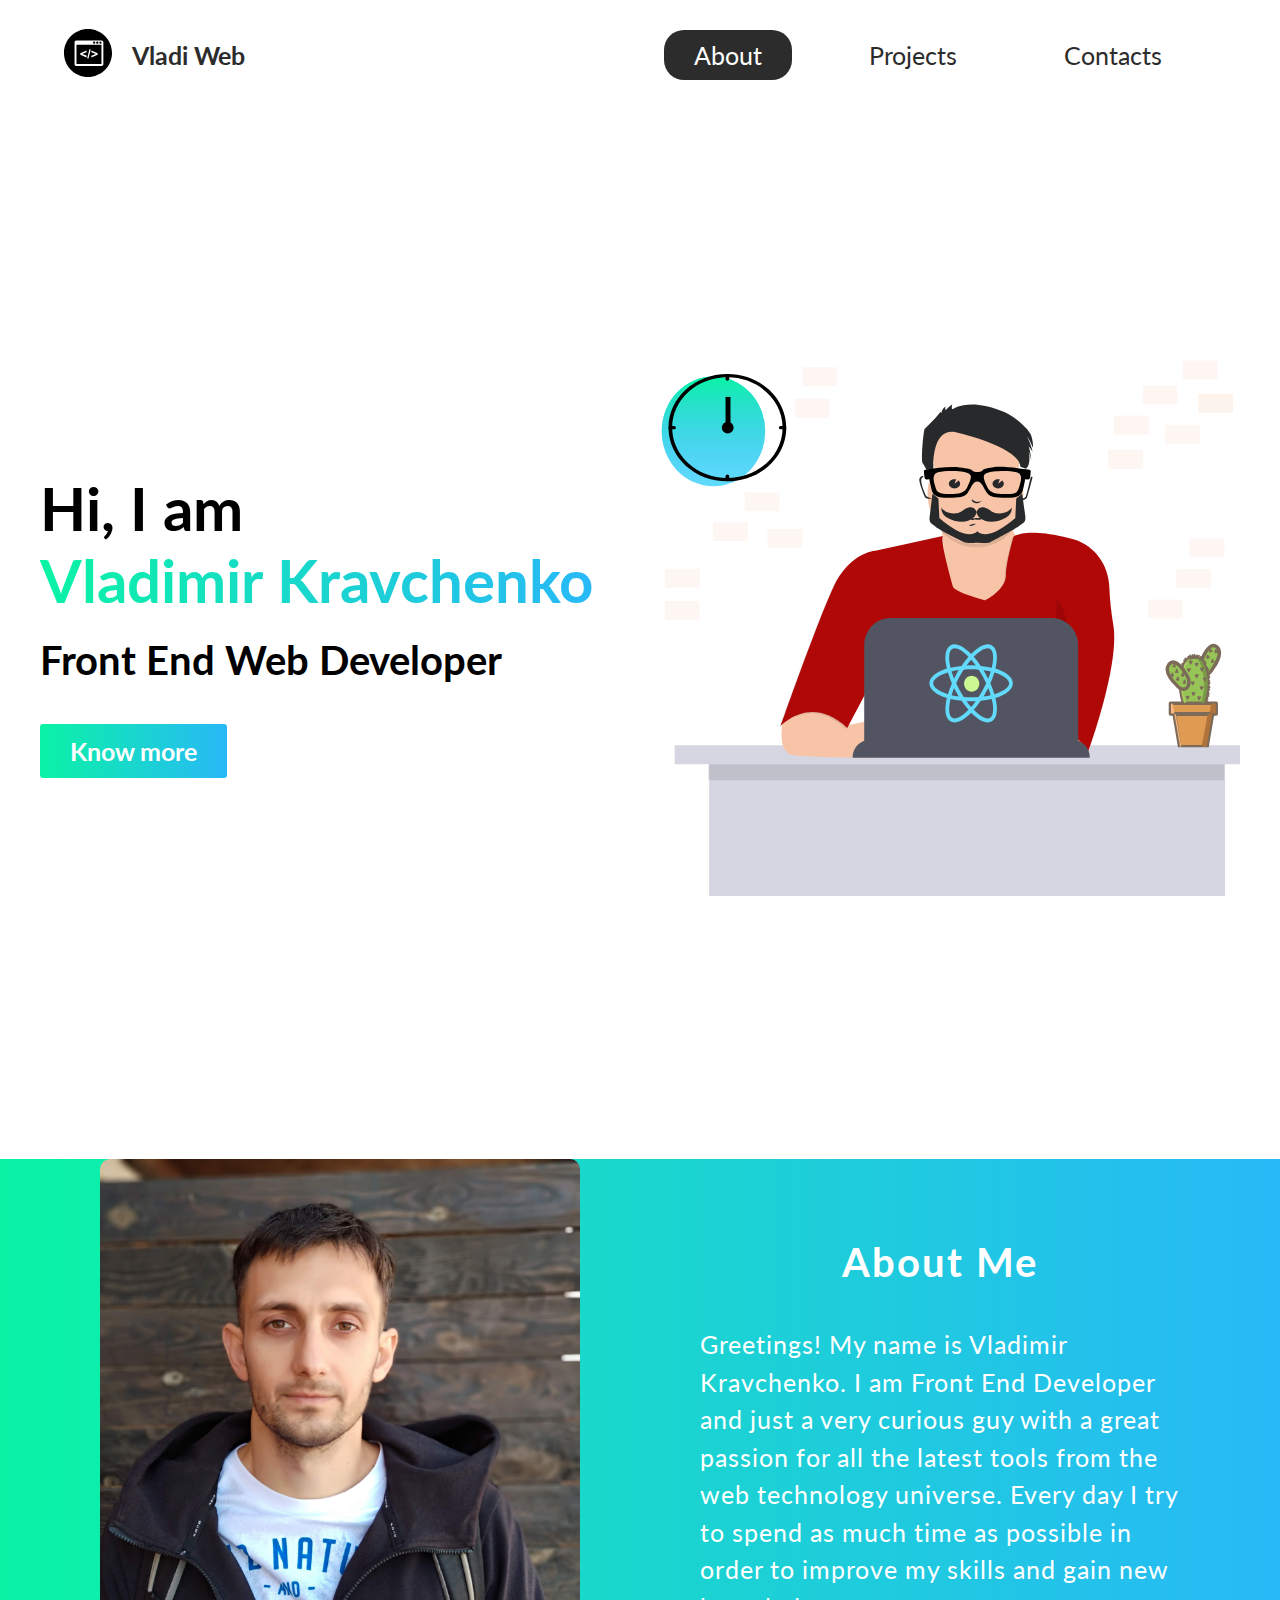
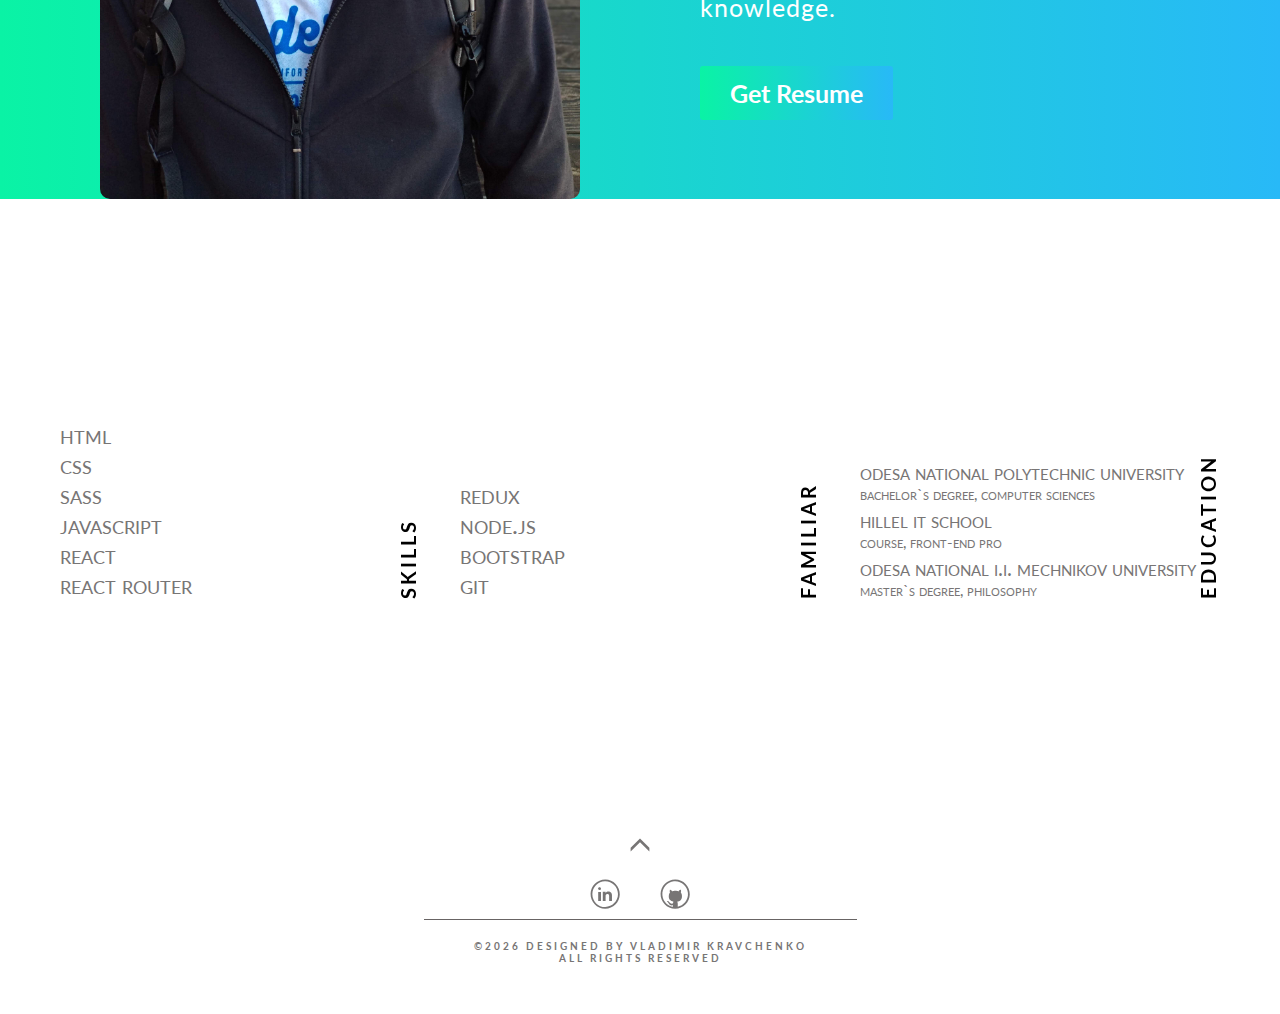
==== commit bb3c8ddf: "main logo link refactoring" ====
--- a/index.html
+++ b/index.html
@@ -23,8 +23,8 @@
         <nav class="nav-bar">
 
             <div class="logo">
-                <img src="./icons/logo.svg" alt="main-head-logo">
-                <h1>Vladi Web</h1>
+                <a href="#"><img src="./icons/logo.svg" alt="main-head-logo"></a>
+                <h1><a href="#">Vladi Web</a></h1>
             </div>
 
             <ul class="nav-links">
--- a/css/main.css
+++ b/css/main.css
@@ -1 +1 @@
-body{font-family:"Lato", sans-serif;font-weight:400}@-webkit-keyframes programmer-body{from{-webkit-transform:rotateZ(-0.7deg);transform:rotateZ(-0.7deg)}to{-webkit-transform:rotateZ(0.7deg);transform:rotateZ(0.7deg)}}@keyframes programmer-body{from{-webkit-transform:rotateZ(-0.7deg);transform:rotateZ(-0.7deg)}to{-webkit-transform:rotateZ(0.7deg);transform:rotateZ(0.7deg)}}@-webkit-keyframes react{from{-webkit-transform:rotateZ(0deg);transform:rotateZ(0deg)}to{-webkit-transform:rotateZ(360deg);transform:rotateZ(360deg)}}@keyframes react{from{-webkit-transform:rotateZ(0deg);transform:rotateZ(0deg)}to{-webkit-transform:rotateZ(360deg);transform:rotateZ(360deg)}}@-webkit-keyframes clock{from{-webkit-transform:rotateZ(0deg);transform:rotateZ(0deg)}to{-webkit-transform:rotateZ(360deg);transform:rotateZ(360deg)}}@keyframes clock{from{-webkit-transform:rotateZ(0deg);transform:rotateZ(0deg)}to{-webkit-transform:rotateZ(360deg);transform:rotateZ(360deg)}}@-webkit-keyframes glasses{from{-webkit-transform:translateY(0%);transform:translateY(0%)}to{-webkit-transform:translateY(-.3%);transform:translateY(-.3%)}}@keyframes glasses{from{-webkit-transform:translateY(0%);transform:translateY(0%)}to{-webkit-transform:translateY(-.3%);transform:translateY(-.3%)}}@-webkit-keyframes moustache{from{-webkit-transform:translateY(0%);transform:translateY(0%)}to{-webkit-transform:translateY(-.3%);transform:translateY(-.3%)}}@keyframes moustache{from{-webkit-transform:translateY(0%);transform:translateY(0%)}to{-webkit-transform:translateY(-.3%);transform:translateY(-.3%)}}@-webkit-keyframes intro-greeting{from{opacity:0}to{opacity:1}}@keyframes intro-greeting{from{opacity:0}to{opacity:1}}@-webkit-keyframes intro-btn{from{opacity:0;-webkit-transform:translateX(-100%);transform:translateX(-100%)}to{opacity:1;-webkit-transform:translateX(0%);transform:translateX(0%)}}@keyframes intro-btn{from{opacity:0;-webkit-transform:translateX(-100%);transform:translateX(-100%)}to{opacity:1;-webkit-transform:translateX(0%);transform:translateX(0%)}}*{padding:0;margin:0;-webkit-box-sizing:border-box;box-sizing:border-box}html{font-size:62.5%;scroll-behavior:smooth}@media only screen and (max-width: 1200px){html{font-size:53%}}@media only screen and (max-width: 900px){html{font-size:45%}}h1{font-size:2.5rem}h2{font-size:4rem}h3{font-size:2.5rem}h4,h5{font-size:2rem}li,button,label,input,a,p{font-size:2.5rem}ul{list-style:none}a{text-decoration:none;color:#2c2c2c}.btn-link{display:inline-block;padding:1.2rem 3rem;margin:2rem 0;background:-webkit-gradient(linear, left top, right top, from(#0af3a5), to(#28b9f7));background:linear-gradient(left, #0af3a5, #28b9f7);color:white;font-weight:700;border-radius:.3rem;-webkit-animation:intro-btn 1.5s ease;animation:intro-btn 1.5s ease}.btn-link:hover{outline:none;background-image:-webkit-gradient(linear, left top, right top, from(transparent), color-stop(50%, #00ff37), to(#0cf));background-image:linear-gradient(to right, transparent 0%, #00ff37 50%, #0cf 100%);-webkit-transform:scale(0.9, 0.9);transform:scale(0.9, 0.9);-webkit-transition:all 1s;transition:all 1s}.btn-link-small{display:inline-block;padding:.8rem 1rem;margin:1rem .5rem 1rem 0;background:-webkit-gradient(linear, left top, right top, from(#0af3a5), to(#28b9f7));background:linear-gradient(left, #0af3a5, #28b9f7);color:white;border-radius:.3rem;font-size:1.5rem;-webkit-animation:intro-btn 1.5s ease;animation:intro-btn 1.5s ease}.btn-link-small:hover{outline:none;background-image:-webkit-gradient(linear, left top, right top, from(transparent), color-stop(50%, #00ff37), to(#0cf));background-image:linear-gradient(to right, transparent 0%, #00ff37 50%, #0cf 100%);-webkit-transform:scale(0.9, 0.9);transform:scale(0.9, 0.9);-webkit-transition:all 1s;transition:all 1s}.container{max-width:1200px;margin:auto}.main-head{min-height:10vh;padding:2rem 0;position:relative;position:fixed;left:0;top:0;width:100%;background:white;z-index:5}.nav-bar{width:90%;margin:auto;display:-webkit-box;display:-ms-flexbox;display:flex;-webkit-box-orient:horizontal;-webkit-box-direction:normal;-ms-flex-direction:row;flex-direction:row;-webkit-box-pack:justify;-ms-flex-pack:justify;justify-content:space-between;-webkit-box-align:center;-ms-flex-align:center;align-items:center}.nav-bar .logo{-webkit-box-flex:1;-ms-flex:1 1 20rem;flex:1 1 20rem;display:-webkit-box;display:-ms-flexbox;display:flex;-webkit-box-orient:horizontal;-webkit-box-direction:normal;-ms-flex-direction:row;flex-direction:row;-webkit-box-pack:start;-ms-flex-pack:start;justify-content:flex-start;-webkit-box-align:center;-ms-flex-align:center;align-items:center}.nav-bar .logo h1{margin:2rem}.nav-bar .nav-links{-webkit-box-flex:1;-ms-flex:1 1 20rem;flex:1 1 20rem;display:-webkit-box;display:-ms-flexbox;display:flex;-webkit-box-orient:horizontal;-webkit-box-direction:normal;-ms-flex-direction:row;flex-direction:row;-ms-flex-pack:distribute;justify-content:space-around;-webkit-box-align:center;-ms-flex-align:center;align-items:center}.nav-bar .nav-links a{display:inline-block;padding:1rem 3rem;border-radius:2rem}.nav-bar .nav-links a:hover{outline:none;color:white;font-weight:700;background-image:-webkit-gradient(linear, left top, right top, color-stop(50%, #00ff37), to(#0cf));background-image:linear-gradient(to right, #00ff37 50%, #0cf 100%);-webkit-transform:scale(0.9, 0.9);transform:scale(0.9, 0.9);-webkit-transition:all .5s;transition:all .5s}.nav-bar .burger{display:none}.active{background:#2c2c2c;padding:1rem 3rem;color:white;border-radius:2rem}@media (max-width: 900px){.logo img{height:30px;width:30px}.nav-bar .burger{position:relative;display:block;cursor:pointer}.burger span{display:block;padding:0.2rem 2rem;margin:0.5rem 0;background:#2c2c2c;-webkit-transition:all .5s ease;transition:all .5s ease}.nav-bar .nav-links{position:fixed;left:100%;top:0;width:100%;height:100%;background:#154353;display:-webkit-box;display:-ms-flexbox;display:flex;-webkit-box-orient:vertical;-webkit-box-direction:normal;-ms-flex-direction:column;flex-direction:column;-ms-flex-pack:distribute;justify-content:space-around;-webkit-box-align:center;-ms-flex-align:center;align-items:center;-webkit-transition:-webkit-transform 1s ease;transition:-webkit-transform 1s ease;transition:transform 1s ease;transition:transform 1s ease, -webkit-transform 1s ease}.nav-bar .nav-links a{color:white;font-size:2.5rem}.nav-bar .nav-links li a.active{color:#2c2c2c;background:white}.nav-open{-webkit-transform:translateX(-100%);transform:translateX(-100%)}.toggle .line1{-webkit-transform:rotateZ(45deg) translateY(300%);transform:rotateZ(45deg) translateY(300%);background:white}.toggle .line2{opacity:0}.toggle .line3{-webkit-transform:rotateZ(-45deg) translateY(-300%);transform:rotateZ(-45deg) translateY(-300%);background:white}}.section-intro{padding-top:10vh;width:95%;margin:10vh auto;min-height:90vh;display:-webkit-box;display:-ms-flexbox;display:flex;-webkit-box-orient:horizontal;-webkit-box-direction:normal;-ms-flex-direction:row;flex-direction:row;-webkit-box-pack:center;-ms-flex-pack:center;justify-content:center;-webkit-box-align:center;-ms-flex-align:center;align-items:center}.intro{display:-webkit-box;display:-ms-flexbox;display:flex;-webkit-box-orient:horizontal;-webkit-box-direction:normal;-ms-flex-direction:row;flex-direction:row;-webkit-box-pack:center;-ms-flex-pack:center;justify-content:center;-webkit-box-align:center;-ms-flex-align:center;align-items:center;-ms-flex-wrap:wrap;flex-wrap:wrap}.intro h2{display:inline-block;font-size:6rem;padding-top:2rem;-webkit-animation:intro-greeting 2s ease;animation:intro-greeting 2s ease}.intro #my-name{background:-webkit-gradient(linear, left top, right top, from(#0af3a5), to(#28b9f7));background:linear-gradient(left, #0af3a5, #28b9f7);-webkit-background-clip:text;background-clip:text;-webkit-text-fill-color:transparent;-webkit-animation:intro-greeting 2s ease;animation:intro-greeting 2s ease}.intro h3{font-size:4rem;padding:2rem 0;-webkit-animation:intro-greeting 4s ease;animation:intro-greeting 4s ease}.intro-text{-webkit-box-flex:1;-ms-flex:1 1 45rem;flex:1 1 45rem}.intro-image{-webkit-box-flex:1;-ms-flex:1 1 45rem;flex:1 1 45rem}.intro-image svg{max-width:100%;max-height:100%}.section-hero{min-height:70vh;display:-webkit-box;display:-ms-flexbox;display:flex;-webkit-box-orient:horizontal;-webkit-box-direction:normal;-ms-flex-direction:row;flex-direction:row;-webkit-box-pack:center;-ms-flex-pack:center;justify-content:center;-webkit-box-align:center;-ms-flex-align:center;align-items:center;background:-webkit-gradient(linear, left top, right top, from(#0af3a5), to(#28b9f7));background:linear-gradient(left, #0af3a5, #28b9f7);-webkit-clip-path:polygon(0 0, 100% 0, 100% 80vh, 0 100%);clip-path:polygon(0 0, 100% 0, 100% 80vh, 0 100%)}@media only screen and (max-width: 720px){.section-hero{-webkit-clip-path:polygon(0 0, 100% 0, 100% 100%, 0 100%);clip-path:polygon(0 0, 100% 0, 100% 100%, 0 100%)}}.hero{display:-webkit-box;display:-ms-flexbox;display:flex;-webkit-box-orient:horizontal;-webkit-box-direction:normal;-ms-flex-direction:row;flex-direction:row;-ms-flex-pack:distribute;justify-content:space-around;-webkit-box-align:center;-ms-flex-align:center;align-items:center}@media only screen and (max-width: 720px){.hero{display:-webkit-box;display:-ms-flexbox;display:flex;-webkit-box-orient:vertical;-webkit-box-direction:normal;-ms-flex-direction:column;flex-direction:column;-ms-flex-pack:distribute;justify-content:space-around;-webkit-box-align:center;-ms-flex-align:center;align-items:center}}.hero-image{-webkit-box-flex:0;-ms-flex:0 0 40%;flex:0 0 40%}.hero-image img{display:block;width:100%;height:100%;border-radius:1rem}@media only screen and (max-width: 720px){.hero-image{width:60%}}@media only screen and (max-width: 600px){.hero-image{width:100%}.hero-image img{border-radius:0}}.hero-text{-webkit-box-flex:0;-ms-flex:0 0 40%;flex:0 0 40%;color:white}.hero-text h2{text-align:center;padding:2rem 0;letter-spacing:.2rem}.hero-text p{line-height:1.5;letter-spacing:.1rem;padding:2rem 0}@media only screen and (max-width: 720px){.hero-text{width:85%}}.section-skills{min-height:70vh;display:-webkit-box;display:-ms-flexbox;display:flex;-webkit-box-orient:horizontal;-webkit-box-direction:normal;-ms-flex-direction:row;flex-direction:row;-webkit-box-pack:center;-ms-flex-pack:center;justify-content:center;-webkit-box-align:center;-ms-flex-align:center;align-items:center}.section-skills .container{width:100%}.skills{margin:3rem auto;display:-webkit-box;display:-ms-flexbox;display:flex;-webkit-box-orient:horizontal;-webkit-box-direction:normal;-ms-flex-direction:row;flex-direction:row;-ms-flex-pack:distribute;justify-content:space-around;-webkit-box-align:end;-ms-flex-align:end;align-items:flex-end}@media only screen and (max-width: 720px){.skills{display:-webkit-box;display:-ms-flexbox;display:flex;-webkit-box-orient:vertical;-webkit-box-direction:normal;-ms-flex-direction:column;flex-direction:column;-webkit-box-pack:justify;-ms-flex-pack:justify;justify-content:space-between;-webkit-box-align:center;-ms-flex-align:center;align-items:center;width:85%}}.skills .skill-box{-webkit-box-flex:0;-ms-flex:0 0 30%;flex:0 0 30%;padding-bottom:1rem;border-bottom:none;display:-webkit-box;display:-ms-flexbox;display:flex;-webkit-box-orient:horizontal;-webkit-box-direction:normal;-ms-flex-direction:row;flex-direction:row;-webkit-box-pack:justify;-ms-flex-pack:justify;justify-content:space-between;-webkit-box-align:end;-ms-flex-align:end;align-items:flex-end}@media only screen and (max-width: 720px){.skills .skill-box{width:85%;margin:2rem auto;border-bottom:1px solid #777575;-webkit-box-align:center;-ms-flex-align:center;align-items:center}}.skills .skill-box ul li{font-variant:small-caps;color:#777575}.skills .skill-box ul li.degree{font-size:1.5rem}.skills .outer{-webkit-writing-mode:tb-rl;-ms-writing-mode:tb-rl;writing-mode:tb-rl;display:-webkit-box;display:-ms-flexbox;display:flex;-webkit-box-orient:horizontal;-webkit-box-direction:normal;-ms-flex-direction:row;flex-direction:row;-webkit-box-pack:center;-ms-flex-pack:center;justify-content:center;-webkit-box-align:end;-ms-flex-align:end;align-items:flex-end}.skills .text-to-top{text-transform:uppercase;-webkit-transform:rotate(180deg);transform:rotate(180deg);letter-spacing:.3rem;font-weight:bold}#react-icon{-webkit-animation:react 25s linear infinite;animation:react 25s linear infinite;-webkit-transform-origin:center;transform-origin:center;transform-box:fill-box}#clock-arrow{-webkit-animation:clock 5s linear infinite;animation:clock 5s linear infinite;-webkit-transform-origin:bottom;transform-origin:bottom;transform-box:fill-box}#person-body{-webkit-animation:programmer-body 3s ease infinite alternate;animation:programmer-body 3s ease infinite alternate;-webkit-transform-origin:bottom;transform-origin:bottom}#moustache{-webkit-animation:moustache 2s infinite alternate;animation:moustache 2s infinite alternate;-webkit-transform-origin:bottom;transform-origin:bottom}#glasses{-webkit-animation:glasses 3s infinite alternate 1s;animation:glasses 3s infinite alternate 1s}@media (max-width: 1200px){.intro-image{text-align:center}.intro-image svg{height:80%}}@media (max-width: 900px){.intro-text{text-align:center}}.section-projects{min-height:90vh;padding-top:10vh;margin:10vh auto}.projects{display:-webkit-box;display:-ms-flexbox;display:flex;-webkit-box-orient:vertical;-webkit-box-direction:normal;-ms-flex-direction:column;flex-direction:column;-webkit-box-pack:center;-ms-flex-pack:center;justify-content:center;-webkit-box-align:center;-ms-flex-align:center;align-items:center}.projects h2{display:inline-block;padding:2rem;margin-bottom:3rem;text-transform:uppercase;letter-spacing:1.5rem;font-weight:300;color:#777575}.project-box{padding:2rem;display:-webkit-box;display:-ms-flexbox;display:flex;-webkit-box-orient:horizontal;-webkit-box-direction:normal;-ms-flex-direction:row;flex-direction:row;-webkit-box-pack:center;-ms-flex-pack:center;justify-content:center;-webkit-box-align:start;-ms-flex-align:start;align-items:flex-start;-ms-flex-wrap:wrap;flex-wrap:wrap;margin:auto}.project-box .project-description{-webkit-box-flex:1;-ms-flex:1 1 40rem;flex:1 1 40rem;display:-webkit-box;display:-ms-flexbox;display:flex;-webkit-box-orient:vertical;-webkit-box-direction:normal;-ms-flex-direction:column;flex-direction:column;-webkit-box-pack:justify;-ms-flex-pack:justify;justify-content:space-between;-webkit-box-align:start;-ms-flex-align:start;align-items:flex-start;padding:0 1rem 0 0}.project-box .project-description .project-title{margin-bottom:1rem}.project-box .project-description .project-text{margin-bottom:1rem;color:#777575;font-size:2rem}.project-box .project-description .project-buttons-box{margin-bottom:1rem}.project-box .project-image{-webkit-box-flex:1;-ms-flex:1 1 40rem;flex:1 1 40rem;-webkit-transition:.5s ease-in-out;transition:.5s ease-in-out}.project-box .project-image:hover{-webkit-transform:translateY(-2%);transform:translateY(-2%)}.project-box .project-image img{display:block;width:100%;height:100%;max-height:350px;-webkit-box-shadow:0 10px 10px rgba(0,0,0,0.1);box-shadow:0 10px 10px rgba(0,0,0,0.1)}.todo-app{-webkit-box-ordinal-group:2;-ms-flex-order:1;order:1}.github-finder-app{-webkit-box-ordinal-group:3;-ms-flex-order:2;order:2}.portfolio-app{-webkit-box-ordinal-group:4;-ms-flex-order:3;order:3}.colors-app{-webkit-box-ordinal-group:5;-ms-flex-order:4;order:4}.section-contacts{min-height:60vh;padding-top:10vh;margin:10vh auto;display:-webkit-box;display:-ms-flexbox;display:flex;-webkit-box-orient:horizontal;-webkit-box-direction:normal;-ms-flex-direction:row;flex-direction:row;-webkit-box-pack:center;-ms-flex-pack:center;justify-content:center;-webkit-box-align:center;-ms-flex-align:center;align-items:center}.contacts{padding:3rem 5rem;display:-webkit-box;display:-ms-flexbox;display:flex;-webkit-box-orient:vertical;-webkit-box-direction:normal;-ms-flex-direction:column;flex-direction:column;-webkit-box-pack:center;-ms-flex-pack:center;justify-content:center;-webkit-box-align:start;-ms-flex-align:start;align-items:flex-start}.contacts .contacts-text{width:100%;text-transform:capitalize;color:#777575;font-weight:300;margin:1rem 0}.contacts .contacts-email{color:#777575;text-transform:uppercase;font-weight:700;font-size:1.5rem;width:100%}.contacts .contacts-buttons-box{display:-webkit-box;display:-ms-flexbox;display:flex;-webkit-box-orient:horizontal;-webkit-box-direction:normal;-ms-flex-direction:row;flex-direction:row;-webkit-box-pack:start;-ms-flex-pack:start;justify-content:flex-start;-webkit-box-align:center;-ms-flex-align:center;align-items:center;width:100%}.contacts .contacts-buttons-box a{-webkit-box-flex:0;-ms-flex:0 0 8rem;flex:0 0 8rem}.footer{min-height:15vh}.main-footer{display:-webkit-box;display:-ms-flexbox;display:flex;-webkit-box-orient:vertical;-webkit-box-direction:normal;-ms-flex-direction:column;flex-direction:column;-webkit-box-pack:center;-ms-flex-pack:center;justify-content:center;-webkit-box-align:center;-ms-flex-align:center;align-items:center}.footer-social{display:-webkit-box;display:-ms-flexbox;display:flex;-webkit-box-orient:vertical;-webkit-box-direction:normal;-ms-flex-direction:column;flex-direction:column;-webkit-box-pack:center;-ms-flex-pack:center;justify-content:center;-webkit-box-align:center;-ms-flex-align:center;align-items:center}.footer-social img#up-arrow{display:block;width:30px;height:30px;margin:0 2rem;-webkit-transition:1s ease;transition:1s ease}.footer-social img#up-arrow:hover{-webkit-transform:translateY(-5%);transform:translateY(-5%)}.footer-social .footer-social-box{display:-webkit-box;display:-ms-flexbox;display:flex;-webkit-box-orient:horizontal;-webkit-box-direction:normal;-ms-flex-direction:row;flex-direction:row;-webkit-box-pack:center;-ms-flex-pack:center;justify-content:center;-webkit-box-align:center;-ms-flex-align:center;align-items:center;padding-top:2rem}.footer-social .footer-social-box img{display:block;width:30px;height:30px;margin:0 2rem}.footer-text{text-align:center;padding:1rem;margin-bottom:2rem}.footer-text p{text-transform:uppercase;letter-spacing:.3rem;font-size:1rem;font-weight:bold;color:#777575}.footer-text p .span-box{display:inline-block;padding:2rem 5rem;border-top:1px solid #686464}
+body{font-family:"Lato", sans-serif;font-weight:400}@-webkit-keyframes programmer-body{from{-webkit-transform:rotateZ(-0.7deg);transform:rotateZ(-0.7deg)}to{-webkit-transform:rotateZ(0.7deg);transform:rotateZ(0.7deg)}}@keyframes programmer-body{from{-webkit-transform:rotateZ(-0.7deg);transform:rotateZ(-0.7deg)}to{-webkit-transform:rotateZ(0.7deg);transform:rotateZ(0.7deg)}}@-webkit-keyframes react{from{-webkit-transform:rotateZ(0deg);transform:rotateZ(0deg)}to{-webkit-transform:rotateZ(360deg);transform:rotateZ(360deg)}}@keyframes react{from{-webkit-transform:rotateZ(0deg);transform:rotateZ(0deg)}to{-webkit-transform:rotateZ(360deg);transform:rotateZ(360deg)}}@-webkit-keyframes clock{from{-webkit-transform:rotateZ(0deg);transform:rotateZ(0deg)}to{-webkit-transform:rotateZ(360deg);transform:rotateZ(360deg)}}@keyframes clock{from{-webkit-transform:rotateZ(0deg);transform:rotateZ(0deg)}to{-webkit-transform:rotateZ(360deg);transform:rotateZ(360deg)}}@-webkit-keyframes glasses{from{-webkit-transform:translateY(0%);transform:translateY(0%)}to{-webkit-transform:translateY(-.3%);transform:translateY(-.3%)}}@keyframes glasses{from{-webkit-transform:translateY(0%);transform:translateY(0%)}to{-webkit-transform:translateY(-.3%);transform:translateY(-.3%)}}@-webkit-keyframes moustache{from{-webkit-transform:translateY(0%);transform:translateY(0%)}to{-webkit-transform:translateY(-.3%);transform:translateY(-.3%)}}@keyframes moustache{from{-webkit-transform:translateY(0%);transform:translateY(0%)}to{-webkit-transform:translateY(-.3%);transform:translateY(-.3%)}}@-webkit-keyframes intro-greeting{from{opacity:0}to{opacity:1}}@keyframes intro-greeting{from{opacity:0}to{opacity:1}}@-webkit-keyframes intro-btn{from{opacity:0;-webkit-transform:translateX(-100%);transform:translateX(-100%)}to{opacity:1;-webkit-transform:translateX(0%);transform:translateX(0%)}}@keyframes intro-btn{from{opacity:0;-webkit-transform:translateX(-100%);transform:translateX(-100%)}to{opacity:1;-webkit-transform:translateX(0%);transform:translateX(0%)}}*{padding:0;margin:0;-webkit-box-sizing:border-box;box-sizing:border-box}html{font-size:62.5%;scroll-behavior:smooth}@media only screen and (max-width: 1200px){html{font-size:53%}}@media only screen and (max-width: 900px){html{font-size:45%}}h1{font-size:2.5rem}h2{font-size:4rem}h3{font-size:2.5rem}h4,h5{font-size:2rem}li,button,label,input,a,p{font-size:2.5rem}ul{list-style:none}a{text-decoration:none;color:#2c2c2c}.btn-link{display:inline-block;padding:1.2rem 3rem;margin:2rem 0;background:-webkit-gradient(linear, left top, right top, from(#0af3a5), to(#28b9f7));background:linear-gradient(left, #0af3a5, #28b9f7);color:white;font-weight:700;border-radius:.3rem;-webkit-animation:intro-btn 1.5s ease;animation:intro-btn 1.5s ease}.btn-link:hover{outline:none;background-image:-webkit-gradient(linear, left top, right top, from(transparent), color-stop(50%, #00ff37), to(#0cf));background-image:linear-gradient(to right, transparent 0%, #00ff37 50%, #0cf 100%);-webkit-transform:scale(0.9, 0.9);transform:scale(0.9, 0.9);-webkit-transition:all 1s;transition:all 1s}.btn-link-small{display:inline-block;padding:.8rem 1rem;margin:1rem .5rem 1rem 0;background:-webkit-gradient(linear, left top, right top, from(#0af3a5), to(#28b9f7));background:linear-gradient(left, #0af3a5, #28b9f7);color:white;border-radius:.3rem;font-size:1.5rem;-webkit-animation:intro-btn 1.5s ease;animation:intro-btn 1.5s ease}.btn-link-small:hover{outline:none;background-image:-webkit-gradient(linear, left top, right top, from(transparent), color-stop(50%, #00ff37), to(#0cf));background-image:linear-gradient(to right, transparent 0%, #00ff37 50%, #0cf 100%);-webkit-transform:scale(0.9, 0.9);transform:scale(0.9, 0.9);-webkit-transition:all 1s;transition:all 1s}.container{max-width:1200px;margin:auto}.main-head{min-height:10vh;padding:2rem 0;position:relative;position:fixed;left:0;top:0;width:100%;background:white;z-index:5}.nav-bar{width:90%;margin:auto;display:-webkit-box;display:-ms-flexbox;display:flex;-webkit-box-orient:horizontal;-webkit-box-direction:normal;-ms-flex-direction:row;flex-direction:row;-webkit-box-pack:justify;-ms-flex-pack:justify;justify-content:space-between;-webkit-box-align:center;-ms-flex-align:center;align-items:center}.nav-bar .logo{-webkit-box-flex:1;-ms-flex:1 1 20rem;flex:1 1 20rem;display:-webkit-box;display:-ms-flexbox;display:flex;-webkit-box-orient:horizontal;-webkit-box-direction:normal;-ms-flex-direction:row;flex-direction:row;-webkit-box-pack:start;-ms-flex-pack:start;justify-content:flex-start;-webkit-box-align:center;-ms-flex-align:center;align-items:center}.nav-bar .logo h1{margin:2rem}.nav-bar .nav-links{-webkit-box-flex:1;-ms-flex:1 1 20rem;flex:1 1 20rem;display:-webkit-box;display:-ms-flexbox;display:flex;-webkit-box-orient:horizontal;-webkit-box-direction:normal;-ms-flex-direction:row;flex-direction:row;-ms-flex-pack:distribute;justify-content:space-around;-webkit-box-align:center;-ms-flex-align:center;align-items:center}.nav-bar .nav-links a{display:inline-block;padding:1rem 3rem;border-radius:2rem}.nav-bar .nav-links a:hover{outline:none;color:white;font-weight:700;background-image:-webkit-gradient(linear, left top, right top, color-stop(50%, #00ff37), to(#0cf));background-image:linear-gradient(to right, #00ff37 50%, #0cf 100%);-webkit-transform:scale(0.9, 0.9);transform:scale(0.9, 0.9);-webkit-transition:all .5s;transition:all .5s}.nav-bar .burger{display:none}.active{background:#2c2c2c;padding:1rem 3rem;color:white;border-radius:2rem}@media (max-width: 900px){.logo img{height:30px;width:30px}.nav-bar .burger{position:relative;display:block;cursor:pointer}.burger span{display:block;padding:0.2rem 2rem;margin:0.5rem 0;background:#2c2c2c;-webkit-transition:all .5s ease;transition:all .5s ease}.nav-bar .nav-links{position:fixed;left:100%;top:0;width:100%;height:100%;background:#154353;display:-webkit-box;display:-ms-flexbox;display:flex;-webkit-box-orient:vertical;-webkit-box-direction:normal;-ms-flex-direction:column;flex-direction:column;-webkit-box-pack:space-evenly;-ms-flex-pack:space-evenly;justify-content:space-evenly;-webkit-box-align:center;-ms-flex-align:center;align-items:center;-webkit-transition:-webkit-transform 1s ease;transition:-webkit-transform 1s ease;transition:transform 1s ease;transition:transform 1s ease, -webkit-transform 1s ease}.nav-bar .nav-links a{color:white;font-size:2.5rem}.nav-bar .nav-links li a.active{color:#2c2c2c;background:white}.nav-open{-webkit-transform:translateX(-100%);transform:translateX(-100%)}.toggle .line1{-webkit-transform:rotateZ(45deg) translateY(300%);transform:rotateZ(45deg) translateY(300%);background:white}.toggle .line2{opacity:0}.toggle .line3{-webkit-transform:rotateZ(-45deg) translateY(-300%);transform:rotateZ(-45deg) translateY(-300%);background:white}}.section-intro{padding-top:10vh;width:95%;margin:10vh auto;min-height:90vh;display:-webkit-box;display:-ms-flexbox;display:flex;-webkit-box-orient:horizontal;-webkit-box-direction:normal;-ms-flex-direction:row;flex-direction:row;-webkit-box-pack:center;-ms-flex-pack:center;justify-content:center;-webkit-box-align:center;-ms-flex-align:center;align-items:center}.intro{display:-webkit-box;display:-ms-flexbox;display:flex;-webkit-box-orient:horizontal;-webkit-box-direction:normal;-ms-flex-direction:row;flex-direction:row;-webkit-box-pack:center;-ms-flex-pack:center;justify-content:center;-webkit-box-align:center;-ms-flex-align:center;align-items:center;-ms-flex-wrap:wrap;flex-wrap:wrap}.intro h2{display:inline-block;font-size:6rem;padding-top:2rem;-webkit-animation:intro-greeting 2s ease;animation:intro-greeting 2s ease}.intro #my-name{display:inline-block;background:-webkit-gradient(linear, left top, right top, from(#0af3a5), to(#28b9f7));background:linear-gradient(left, #0af3a5, #28b9f7);-webkit-background-clip:text;background-clip:text;-webkit-text-fill-color:transparent;-webkit-animation:intro-greeting 2s ease;animation:intro-greeting 2s ease}.intro h3{font-size:4rem;padding:2rem 0;-webkit-animation:intro-greeting 4s ease;animation:intro-greeting 4s ease}.intro-text{-webkit-box-flex:1;-ms-flex:1 1 45rem;flex:1 1 45rem}.intro-image{-webkit-box-flex:1;-ms-flex:1 1 45rem;flex:1 1 45rem}.intro-image svg{max-width:100%;max-height:100%}.section-hero{min-height:70vh;display:-webkit-box;display:-ms-flexbox;display:flex;-webkit-box-orient:horizontal;-webkit-box-direction:normal;-ms-flex-direction:row;flex-direction:row;-webkit-box-pack:center;-ms-flex-pack:center;justify-content:center;-webkit-box-align:center;-ms-flex-align:center;align-items:center;background:-webkit-gradient(linear, left top, right top, from(#0af3a5), to(#28b9f7));background:linear-gradient(left, #0af3a5, #28b9f7);-webkit-clip-path:polygon(0 0, 100% 0, 100% 80vh, 0 100%);clip-path:polygon(0 0, 100% 0, 100% 80vh, 0 100%)}@media only screen and (max-width: 720px){.section-hero{-webkit-clip-path:polygon(0 0, 100% 0, 100% 100%, 0 100%);clip-path:polygon(0 0, 100% 0, 100% 100%, 0 100%)}}.hero{display:-webkit-box;display:-ms-flexbox;display:flex;-webkit-box-orient:horizontal;-webkit-box-direction:normal;-ms-flex-direction:row;flex-direction:row;-ms-flex-pack:distribute;justify-content:space-around;-webkit-box-align:center;-ms-flex-align:center;align-items:center}@media only screen and (max-width: 720px){.hero{display:-webkit-box;display:-ms-flexbox;display:flex;-webkit-box-orient:vertical;-webkit-box-direction:normal;-ms-flex-direction:column;flex-direction:column;-ms-flex-pack:distribute;justify-content:space-around;-webkit-box-align:center;-ms-flex-align:center;align-items:center}}.hero-image{-webkit-box-flex:0;-ms-flex:0 0 40%;flex:0 0 40%}.hero-image img{display:block;width:100%;height:100%;border-radius:1rem}@media only screen and (max-width: 720px){.hero-image{width:60%}}@media only screen and (max-width: 600px){.hero-image{width:100%}.hero-image img{border-radius:0}}.hero-text{-webkit-box-flex:0;-ms-flex:0 0 40%;flex:0 0 40%;color:white}.hero-text h2{text-align:center;padding:2rem 0;letter-spacing:.2rem}.hero-text p{line-height:1.5;letter-spacing:.1rem;padding:2rem 0}@media only screen and (max-width: 720px){.hero-text{width:85%}}.section-skills{min-height:70vh;display:-webkit-box;display:-ms-flexbox;display:flex;-webkit-box-orient:horizontal;-webkit-box-direction:normal;-ms-flex-direction:row;flex-direction:row;-webkit-box-pack:center;-ms-flex-pack:center;justify-content:center;-webkit-box-align:center;-ms-flex-align:center;align-items:center}.section-skills .container{width:100%}.skills{margin:3rem auto;display:-webkit-box;display:-ms-flexbox;display:flex;-webkit-box-orient:horizontal;-webkit-box-direction:normal;-ms-flex-direction:row;flex-direction:row;-ms-flex-pack:distribute;justify-content:space-around;-webkit-box-align:end;-ms-flex-align:end;align-items:flex-end}@media only screen and (max-width: 720px){.skills{display:-webkit-box;display:-ms-flexbox;display:flex;-webkit-box-orient:vertical;-webkit-box-direction:normal;-ms-flex-direction:column;flex-direction:column;-webkit-box-pack:justify;-ms-flex-pack:justify;justify-content:space-between;-webkit-box-align:center;-ms-flex-align:center;align-items:center;width:85%}}.skills .skill-box{-webkit-box-flex:0;-ms-flex:0 0 30%;flex:0 0 30%;padding-bottom:1rem;border-bottom:none;display:-webkit-box;display:-ms-flexbox;display:flex;-webkit-box-orient:horizontal;-webkit-box-direction:normal;-ms-flex-direction:row;flex-direction:row;-webkit-box-pack:justify;-ms-flex-pack:justify;justify-content:space-between;-webkit-box-align:end;-ms-flex-align:end;align-items:flex-end}@media only screen and (max-width: 720px){.skills .skill-box{width:85%;margin:2rem auto;border-bottom:1px solid #777575;-webkit-box-align:center;-ms-flex-align:center;align-items:center}}.skills .skill-box ul li{font-variant:small-caps;color:#777575}.skills .skill-box ul li.degree{font-size:1.5rem}.skills .outer{-webkit-writing-mode:tb-rl;-ms-writing-mode:tb-rl;writing-mode:tb-rl;display:-webkit-box;display:-ms-flexbox;display:flex;-webkit-box-orient:horizontal;-webkit-box-direction:normal;-ms-flex-direction:row;flex-direction:row;-webkit-box-pack:center;-ms-flex-pack:center;justify-content:center;-webkit-box-align:end;-ms-flex-align:end;align-items:flex-end}.skills .text-to-top{text-transform:uppercase;-webkit-transform:rotate(180deg);transform:rotate(180deg);letter-spacing:.3rem;font-weight:bold}#react-icon{-webkit-animation:react 25s linear infinite;animation:react 25s linear infinite;-webkit-transform-origin:center;transform-origin:center;transform-box:fill-box}#clock-arrow{-webkit-animation:clock 5s linear infinite;animation:clock 5s linear infinite;-webkit-transform-origin:bottom;transform-origin:bottom;transform-box:fill-box}#person-body{-webkit-animation:programmer-body 3s ease infinite alternate;animation:programmer-body 3s ease infinite alternate;-webkit-transform-origin:bottom;transform-origin:bottom}#moustache{-webkit-animation:moustache 2s infinite alternate;animation:moustache 2s infinite alternate;-webkit-transform-origin:bottom;transform-origin:bottom}#glasses{-webkit-animation:glasses 3s infinite alternate 1s;animation:glasses 3s infinite alternate 1s}@media (max-width: 1200px){.intro-image{text-align:center}.intro-image svg{height:80%}}@media (max-width: 900px){.intro-text{text-align:center}}.section-projects{min-height:90vh;padding-top:10vh;margin:10vh auto}.projects{display:-webkit-box;display:-ms-flexbox;display:flex;-webkit-box-orient:vertical;-webkit-box-direction:normal;-ms-flex-direction:column;flex-direction:column;-webkit-box-pack:center;-ms-flex-pack:center;justify-content:center;-webkit-box-align:center;-ms-flex-align:center;align-items:center}.projects h2{display:inline-block;padding:2rem;margin-bottom:3rem;text-transform:uppercase;letter-spacing:1.5rem;font-weight:300;color:#777575}.project-box{padding:2rem;display:-webkit-box;display:-ms-flexbox;display:flex;-webkit-box-orient:horizontal;-webkit-box-direction:normal;-ms-flex-direction:row;flex-direction:row;-webkit-box-pack:center;-ms-flex-pack:center;justify-content:center;-webkit-box-align:start;-ms-flex-align:start;align-items:flex-start;-ms-flex-wrap:wrap;flex-wrap:wrap;margin:auto}.project-box .project-description{-webkit-box-flex:1;-ms-flex:1 1 40rem;flex:1 1 40rem;display:-webkit-box;display:-ms-flexbox;display:flex;-webkit-box-orient:vertical;-webkit-box-direction:normal;-ms-flex-direction:column;flex-direction:column;-webkit-box-pack:justify;-ms-flex-pack:justify;justify-content:space-between;-webkit-box-align:start;-ms-flex-align:start;align-items:flex-start;padding:0 1rem 0 0}.project-box .project-description .project-title{margin-bottom:1rem}.project-box .project-description .project-text{margin-bottom:1rem;color:#777575;font-size:2rem}.project-box .project-description .project-buttons-box{margin-bottom:1rem}.project-box .project-image{-webkit-box-flex:1;-ms-flex:1 1 40rem;flex:1 1 40rem;-webkit-transition:.5s ease-in-out;transition:.5s ease-in-out}.project-box .project-image:hover{-webkit-transform:translateY(-2%);transform:translateY(-2%)}.project-box .project-image img{display:block;width:100%;height:100%;max-height:350px;-webkit-box-shadow:0 10px 10px rgba(0,0,0,0.1);box-shadow:0 10px 10px rgba(0,0,0,0.1)}.todo-app{-webkit-box-ordinal-group:2;-ms-flex-order:1;order:1}.github-finder-app{-webkit-box-ordinal-group:3;-ms-flex-order:2;order:2}.portfolio-app{-webkit-box-ordinal-group:4;-ms-flex-order:3;order:3}.colors-app{-webkit-box-ordinal-group:5;-ms-flex-order:4;order:4}.section-contacts{min-height:60vh;padding-top:10vh;margin:10vh auto;display:-webkit-box;display:-ms-flexbox;display:flex;-webkit-box-orient:horizontal;-webkit-box-direction:normal;-ms-flex-direction:row;flex-direction:row;-webkit-box-pack:center;-ms-flex-pack:center;justify-content:center;-webkit-box-align:center;-ms-flex-align:center;align-items:center}.contacts{padding:3rem 5rem;display:-webkit-box;display:-ms-flexbox;display:flex;-webkit-box-orient:vertical;-webkit-box-direction:normal;-ms-flex-direction:column;flex-direction:column;-webkit-box-pack:center;-ms-flex-pack:center;justify-content:center;-webkit-box-align:start;-ms-flex-align:start;align-items:flex-start}.contacts .contacts-text{width:100%;text-transform:capitalize;color:#777575;font-weight:300;margin:1rem 0}.contacts .contacts-email{color:#777575;text-transform:uppercase;font-weight:700;font-size:1.5rem;width:100%}.contacts .contacts-buttons-box{display:-webkit-box;display:-ms-flexbox;display:flex;-webkit-box-orient:horizontal;-webkit-box-direction:normal;-ms-flex-direction:row;flex-direction:row;-webkit-box-pack:start;-ms-flex-pack:start;justify-content:flex-start;-webkit-box-align:center;-ms-flex-align:center;align-items:center;width:100%}.contacts .contacts-buttons-box a{-webkit-box-flex:0;-ms-flex:0 0 8rem;flex:0 0 8rem}.footer{min-height:15vh}.main-footer{display:-webkit-box;display:-ms-flexbox;display:flex;-webkit-box-orient:vertical;-webkit-box-direction:normal;-ms-flex-direction:column;flex-direction:column;-webkit-box-pack:center;-ms-flex-pack:center;justify-content:center;-webkit-box-align:center;-ms-flex-align:center;align-items:center}.footer-social{display:-webkit-box;display:-ms-flexbox;display:flex;-webkit-box-orient:vertical;-webkit-box-direction:normal;-ms-flex-direction:column;flex-direction:column;-webkit-box-pack:center;-ms-flex-pack:center;justify-content:center;-webkit-box-align:center;-ms-flex-align:center;align-items:center}.footer-social img#up-arrow{display:block;width:30px;height:30px;margin:0 2rem;-webkit-transition:1s ease;transition:1s ease}.footer-social img#up-arrow:hover{-webkit-transform:translateY(-5%);transform:translateY(-5%)}.footer-social .footer-social-box{display:-webkit-box;display:-ms-flexbox;display:flex;-webkit-box-orient:horizontal;-webkit-box-direction:normal;-ms-flex-direction:row;flex-direction:row;-webkit-box-pack:center;-ms-flex-pack:center;justify-content:center;-webkit-box-align:center;-ms-flex-align:center;align-items:center;padding-top:2rem}.footer-social .footer-social-box img{display:block;width:30px;height:30px;margin:0 2rem}.footer-text{text-align:center;padding:1rem;margin-bottom:2rem}.footer-text p{text-transform:uppercase;letter-spacing:.3rem;font-size:1rem;font-weight:bold;color:#777575}.footer-text p .span-box{display:inline-block;padding:2rem 5rem;border-top:1px solid #686464}
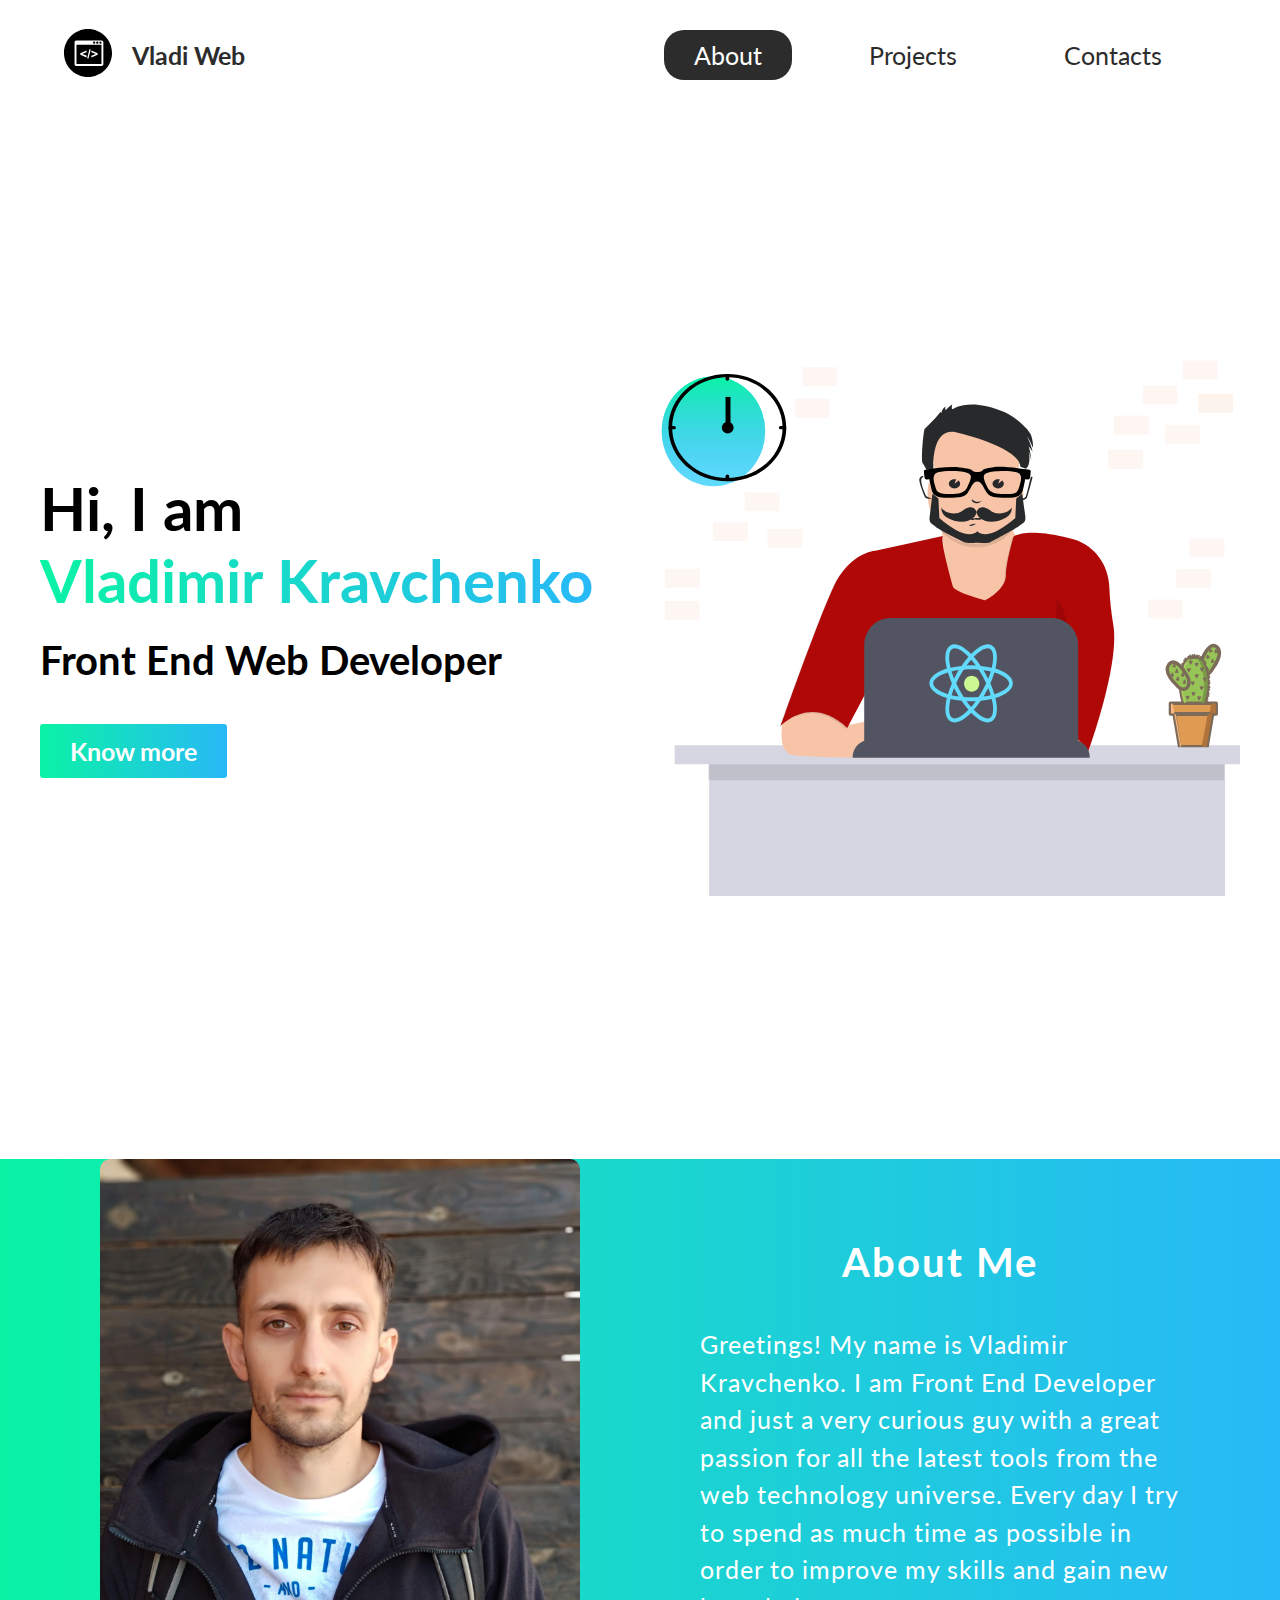
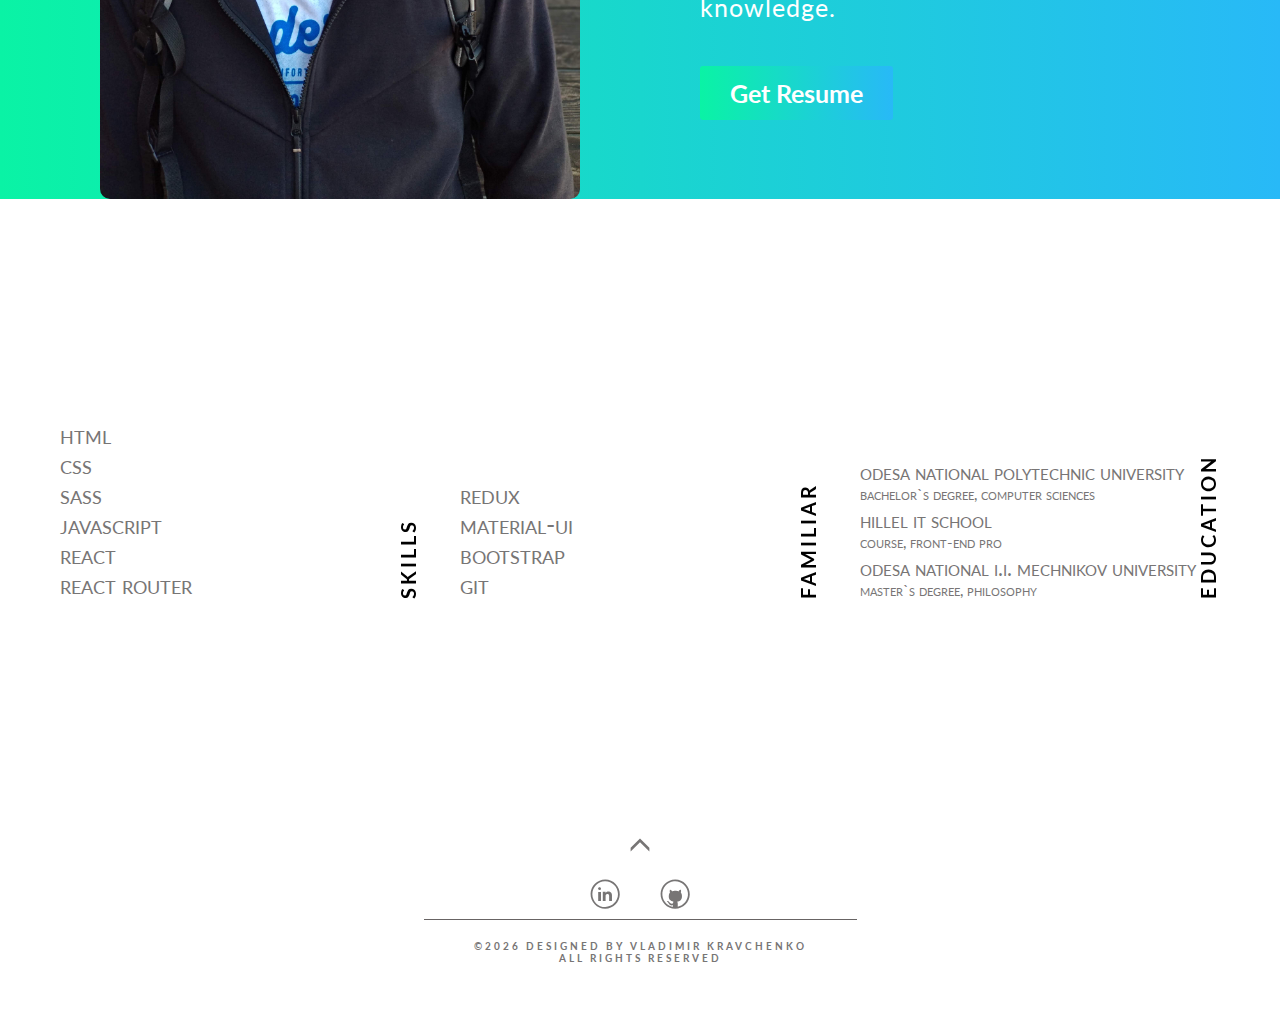
==== commit 39a58ad3: "skills updated" ====
--- a/index.html
+++ b/index.html
@@ -431,7 +431,7 @@
                     <div class="skill-box">
                         <ul>
                             <li>redux</li>
-                            <li>node.js</li>
+                            <li>material-ui</li>
                             <li>bootstrap</li>
                             <li>git</li>
                         </ul>
